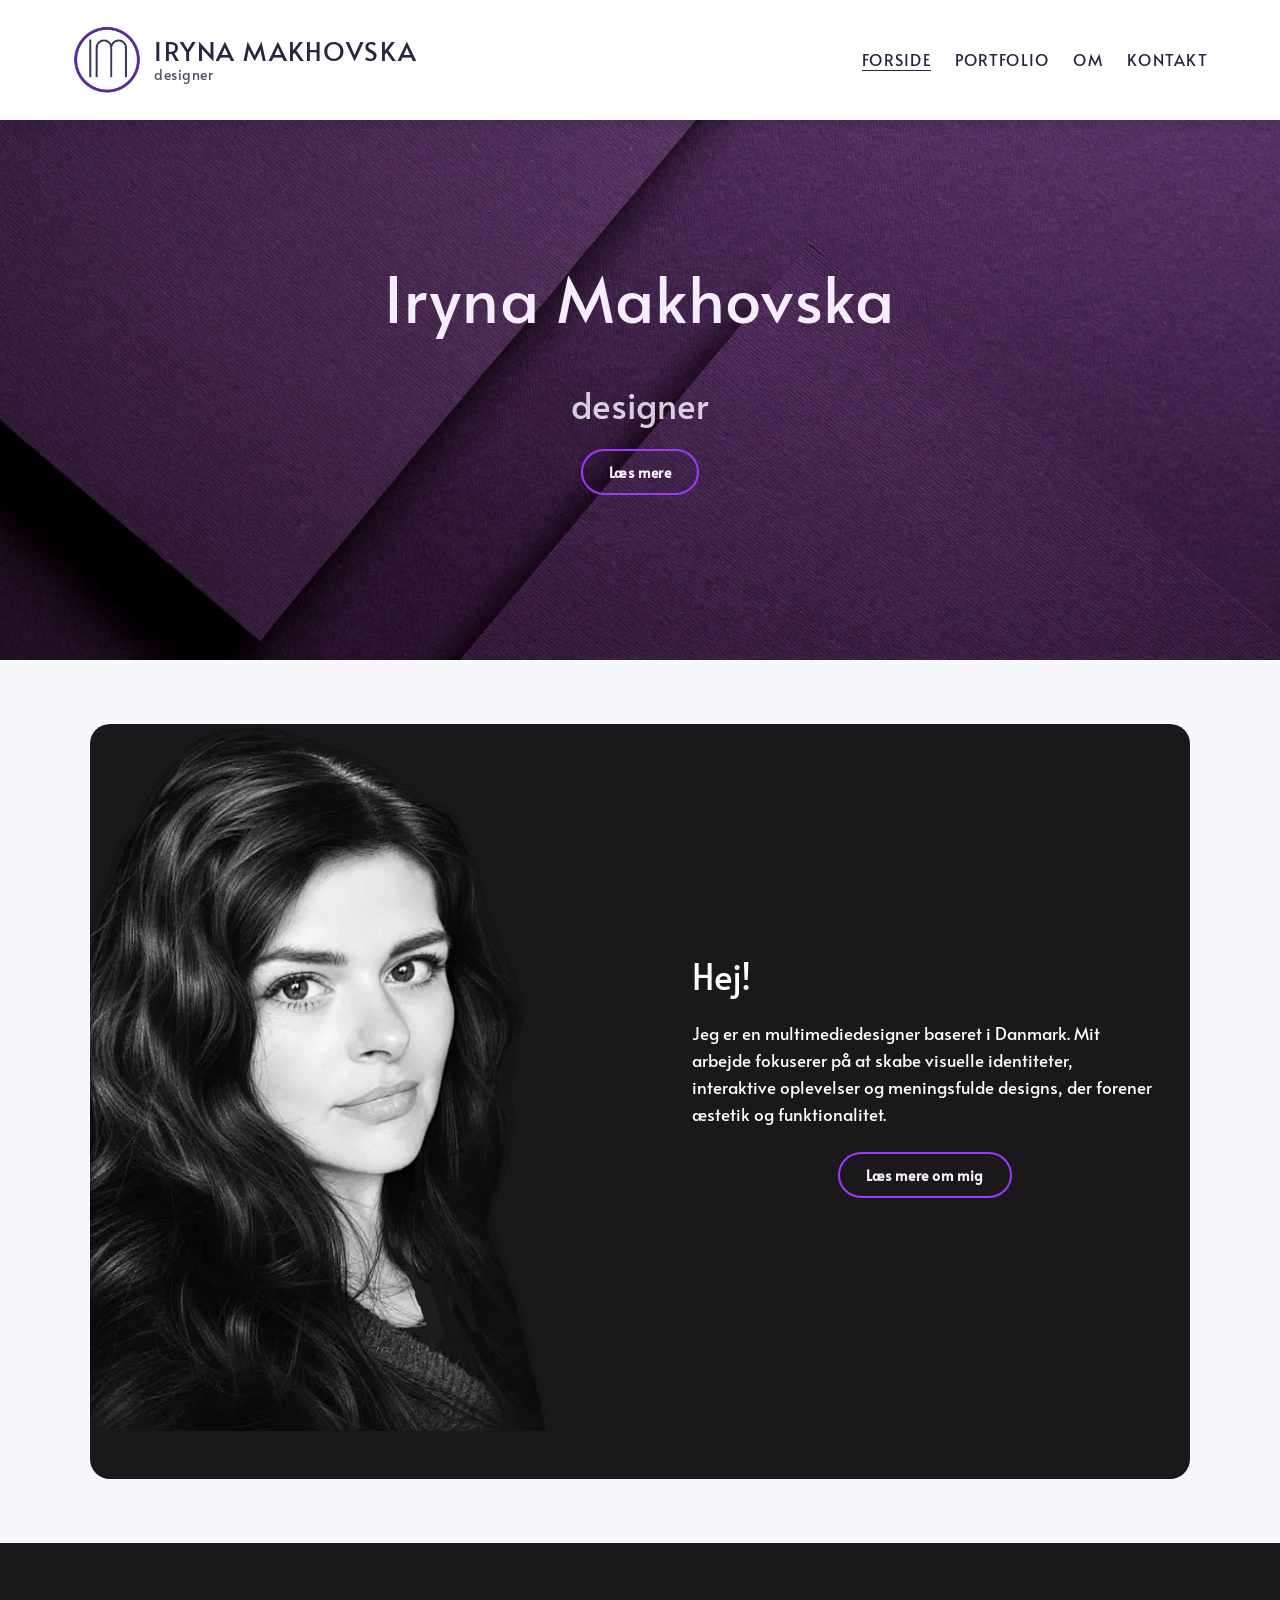
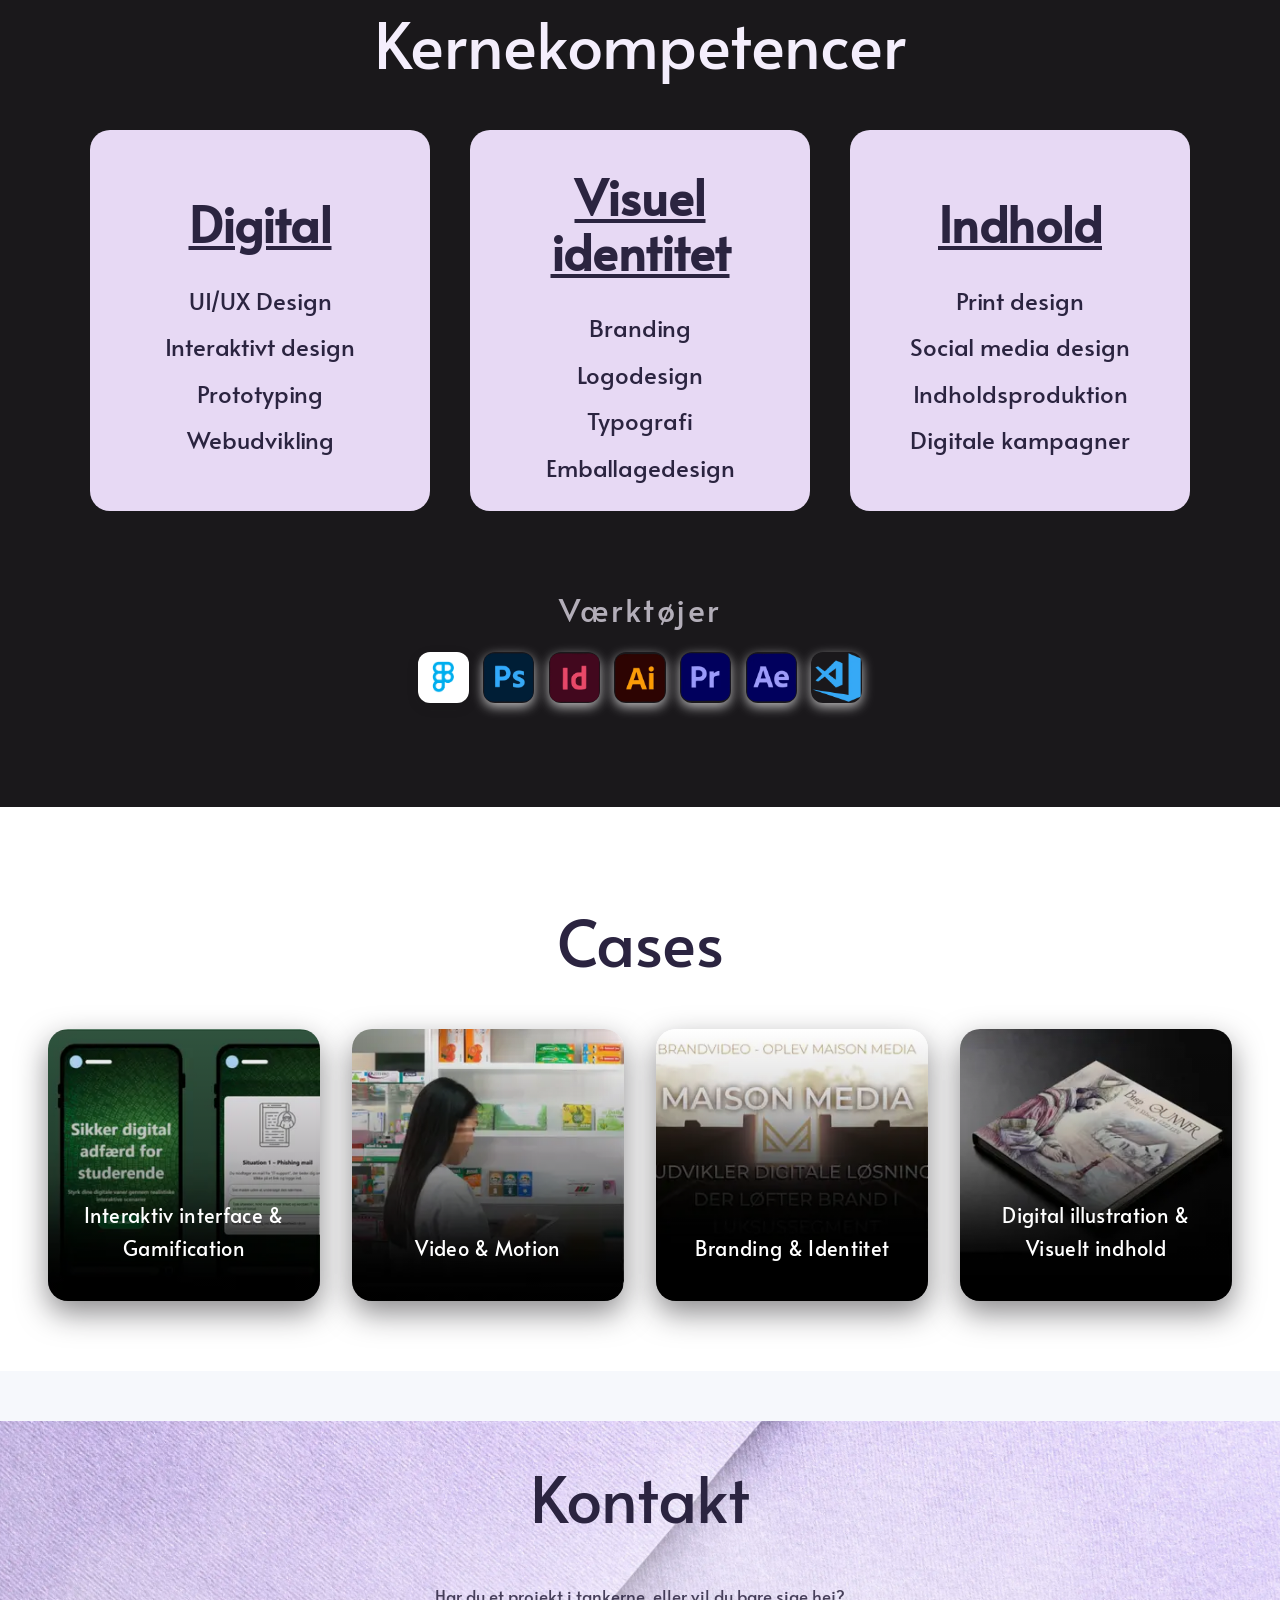
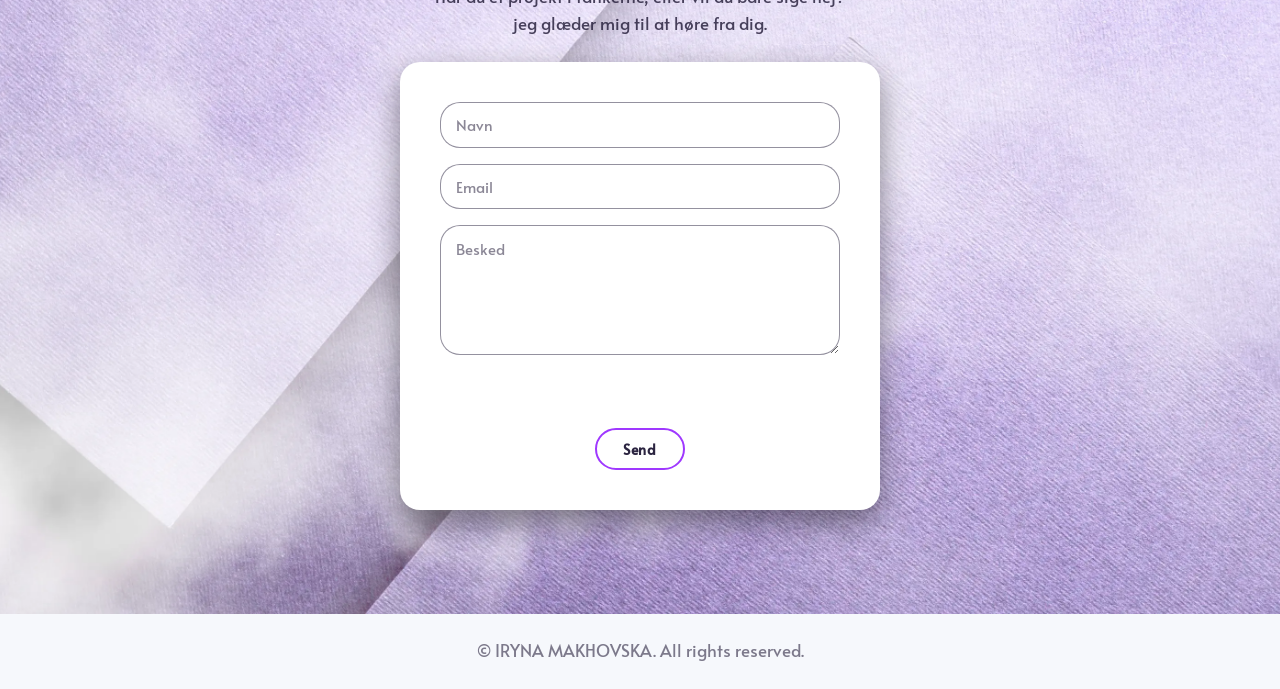
==== index.html @ d95e45fa "rettelse af index" ====
<!DOCTYPE html>
<html lang="da">
<head>
  <meta charset="UTF-8" />
  <meta name="viewport" content="width=device-width, initial-scale=1.0" />
  <title>IRYNA MAKHOVSKA-designer</title>
  <meta name="description" content="IRYNA MAKHOVSKA — Multimediedesigner baseret i Danmark." />
  <meta name="theme-color" content="#002350" />

  <meta property="og:type" content="website" />
  <meta property="og:title" content="IRYNA MAKHOVSKA | Designer" />
  <meta property="og:description" content="Digital Design" />

  <link rel="icon" href="data:image/svg+xml,%3Csvg xmlns='http://www.w3.org/2000/svg' viewBox='0 0 64 64'%3E%3Crect width='64' height='64' fill='%23002350'/%3E%3Ctext x='32' y='42' font-family='Georgia, serif' font-size='30' fill='%23ffffff' text-anchor='middle'%3EIM%3C/text%3E%3C/svg%3E" />

  <!-- Fonts -->
  <link rel="preconnect" href="https://fonts.googleapis.com">
  <link rel="preconnect" href="https://fonts.gstatic.com" crossorigin>
  <link href="https://fonts.googleapis.com/css2?family=Alata&display=swap" rel="stylesheet">

  <!-- Main CSS -->
  <link rel="stylesheet" href="css/style.css" />
</head>

<body id="top">

    <header class="site-header">
    <div class="header-bg"></div>

    <div class="container header-inner">
      <div class="logo">
        <a href="index.html" class="logo-link">
         <div class="logo-image">
           <img src="img/logo.webp" alt="logo-image">
         </div>
         <div class="logo-text">
           <p class="logo-name">IRYNA MAKHOVSKA</p>
           <p class="logo-subtitle">designer</p>
         </div>
        </a>
      </div>

      <nav class="nav" id="primary-nav">
        <ul class="nav-list">
          <li><a href="index.html" aria-current="page">FORSIDE</a></li>
          <li><a href="portefølje.html">PORTFOLIO</a></li>
          <li><a href="om.html">OM</a></li>
          <li><a href="kontakt.html">KONTAKT</a></li>
        </ul>
      </nav>

      <button class="burger" id="navToggle" aria-label="Toggle navigation" aria-expanded="false" aria-controls="primary-nav">
        <span></span>
        <span></span>
        <span></span>
      </button>
    </div>
  </header>

  <main>

    <!-- HERO  -->
    <section class="hero">
      <div class="hero-bg" aria-hidden="true"></div>
      <div class="hero-content">
        <h1 class="hero-name">Iryna Makhovska</h1>
        <h2 class="hero-tagline">designer</h2>
        <a href="#om-mig" class="btn-dark">Læs mere</a>
      </div>
    </section>

    <!-- OM MIG  -->
    <section class="section section-light" id="om-mig">
      <div class="about">
        <div class="about-image">
          <img src="img/portrait1.webp" alt="portræt af Iryna Makhovska" loading="lazy">
        </div>
        <div class="about-text">
          <h2>Hej!</h2>
          <p>
            Jeg er en multimediedesigner baseret i Danmark. Mit arbejde fokuserer på 
            at skabe visuelle identiteter, interaktive oplevelser og meningsfulde 
            designs, der forener æstetik og funktionalitet.
          </p>
          <a href="om.html" class="btn-dark">Læs mere om mig</a>
        </div>
      </div>
    </section>

     <!--  KERNEKOMPETENCER  -->
    <section class="section section-dark" id="kernekompetencer">
      <h1 class="section-heading section-heading-on-dark">Kernekompetencer</h1>

    <div class="competence-grid">

      <div class="competence-col">
        <div class="competence-col-overlay"></div>
        <div class="competence-col-content">
          <h2 class="competence-col-title">Digital</h2>
          <ul class="competence-col-list">
            <li>UI/UX Design</li>
            <li>Interaktivt design</li>
            <li>Prototyping</li>
            <li>Webudvikling</li>
          </ul>
        </div>
      </div>

      <div class="competence-col">
        <div class="competence-col-overlay"></div>
        <div class="competence-col-content">
          <h2 class="competence-col-title">Visuel identitet</h2>
          <ul class="competence-col-list">
            <li>Branding</li>
            <li>Logodesign</li>
            <li>Typografi</li>
            <li>Emballagedesign</li>
          </ul>
        </div>
      </div>

      <div class="competence-col">
        <div class="competence-col-overlay"></div>
        <div class="competence-col-content">
          <h2 class="competence-col-title">Indhold</h2>
          <ul class="competence-col-list">
            <li>Print design</li>
            <li>Social media design</li>
            <li>Indholdsproduktion</li>
            <li>Digitale kampagner</li>
          </ul>
        </div>
      </div>

    </div>

      <div class="tools-block">
        <h2 class="tools-heading">Værktøjer</h2>
        <div class="tools-row">
          <span class="tool-badge tool-badge-plain"><img src="img/icon-figma.webp" alt="Figma"></span>
          <span class="tool-badge"><img src="img/icon-ps.webp" alt="Photoshop"></span>
          <span class="tool-badge"><img src="img/icon-id.webp" alt="InDesign"></span>
          <span class="tool-badge"><img src="img/icon-ai.webp" alt="Illustrator"></span>
          <span class="tool-badge"><img src="img/icon-pr.webp" alt="Premiere Pro"></span>
          <span class="tool-badge"><img src="img/icon-ae.webp" alt="After Effects"></span>
          <span class="tool-badge tool-badge--plain"><img src="img/icon-vs.webp" alt="VS Code"></span>
        </div>
      </div>
    </section>

     <section class="cases-nav">

      <h1></h1>
  
      <div class="container">

        <h1>Cases</h1>
       <div class="cases-nav-grid">
        
         <a href="#case-design" class="cases-nav-item">
           <img src="img/ii.webp" alt="design case">
           <span class="cases-nav-title">Interaktiv interface & Gamification</span>
        
         </a>
         <a href="#case-video" class="cases-nav-item">
           <img src="img/vid-img.webp" alt="design case">
           <span class="cases-nav-title">Video & Motion</span>
        
         </a>
         <a href="#case-branding" class="cases-nav-item">
           <img src="img/brand.webp" alt="design case">
           <span class="cases-nav-title">Branding & Identitet</span>
        
         </a>
         <a href="#case-indhold" class="cases-nav-item">
           <img src="img/di.webp" alt="design case">
           <span class="cases-nav-title">Digital illustration & Visuelt indhold</span>
        
         </a>
       </div>
      </div>
    </section>

    <!-- KONTAKT -->
    <section class="contact-section" id="kontakt">
      <h1 class="section-heading">Kontakt</h1>
       <div class="section__intro">
          <p>Har du et projekt i tankerne, eller vil du bare sige hej? </p>
          <p> jeg glæder mig til at høre fra dig.</p>
       </div>

      <form class="contact-form" id="contactForm" novalidate>
        <label class="visually-hidden" for="cf-name">Navn</label>
        <input class="contact-form-field" type="text" id="cf-name" name="name" placeholder="Navn" required>

        <label class="visually-hidden" for="cf-email">Email</label>
        <input class="contact-form-field" type="email" id="cf-email" name="email" placeholder="Email" required>

        <label class="visually-hidden" for="cf-message">Besked</label>
        <textarea class="contact-form-field contact-form-field--textarea" id="cf-message" name="message" rows="5" placeholder="Besked" required></textarea>

        <p class="contact-form-status" id="contactFormStatus" role="status" aria-live="polite"></p>

        <button type="submit" class="btn">Send</button>
      </form>
    </section>



     </main>

  <!-- FOOTER -->
  <footer class="site-footer">
    <div class="container footer-inner">
      <p>© <span id="year"></span> IRYNA MAKHOVSKA. All rights reserved.</p>
    </div>
  </footer>

  <script type="module" src="js/main.js"></script>
</body>
</html>
---- css/style.css ----
/* Spacing-skala */
/* Layout */
/* Breakpoints */
*,
*::before,
*::after {
  margin: 0;
  padding: 0;
  box-sizing: border-box;
}

html {
  scroll-behavior: smooth;
}

body {
  width: 100%;
  background-color: #f6f8fc;
  font-family: "Alata", "Segoe UI", sans-serif;
  line-height: 1.6;
  color: #2b2440;
  overflow-x: hidden;
  -webkit-font-smoothing: antialiased;
}

img {
  max-width: 100%;
  display: block;
}

a {
  color: inherit;
}

h1,
h2,
h3 {
  font-family: "Alata", Georgia, serif;
  font-weight: 500;
  line-height: 1.15;
  margin: 0 0 1.5rem;
}

h1 {
  font-size: clamp(2.5rem, 6vw, 4rem);
}

h2 {
  font-size: 2.2rem;
}

p {
  font-size: 1.05rem;
  font-weight: 400;
}

.heading {
  font-weight: bold;
}

section {
  padding: 40px 0;
}

.visually-hidden {
  position: absolute;
  width: 1px;
  height: 1px;
  overflow: hidden;
  clip: rect(0 0 0 0);
  white-space: nowrap;
}

@media (prefers-reduced-motion: reduce) {
  html {
    scroll-behavior: auto;
  }
  *, *::before, *::after {
    animation-duration: 0.01ms !important;
    transition-duration: 0.01ms !important;
  }
}
a:focus-visible,
button:focus-visible,
input:focus-visible,
textarea:focus-visible {
  outline: 3px solid #9f38ff;
  outline-offset: 2px;
}

.fade-in {
  opacity: 0;
  transform: translateY(20px);
  transition: opacity 0.6s ease, transform 0.6s ease;
}
.fade-in.visible {
  opacity: 1;
  transform: translateY(0);
}

.section {
  padding: 4rem 1rem;
}

.section--light {
  background: #f6f8fc;
}

.section--dark {
  background: #1a181b;
  color: #f4eefc;
}

.section__heading {
  text-align: center;
  margin-bottom: 2.5rem;
}

.section__heading--on-dark {
  color: #f4eefc;
}

.site-header {
  position: relative;
  height: 120px;
  display: flex;
  align-items: center;
  color: #ffffff;
  z-index: 1000;
  box-shadow: 0 4px 12px rgba(5, 26, 46, 0.15);
}

.header-bg {
  position: absolute;
  inset: 0;
  background: white;
  background-size: cover;
  background-position: center;
  z-index: 0;
}

.header-inner {
  position: relative;
  z-index: 1;
  display: flex;
  justify-content: space-between;
  align-items: center;
  width: 100%;
  height: 100%;
  padding: 0 0.5rem;
}

/* Logo */
.logo {
  display: flex;
  flex-direction: column;
  line-height: 1.1;
  align-items: flex-start;
  text-align: left;
  color: #2b2440;
}

.logo-name {
  font-size: 1.6rem;
  letter-spacing: 0.06em;
  margin: 0 0 0.15rem;
  font-family: "Alata", Georgia, serif;
  font-weight: 500;
  text-align: left;
}

.logo-subtitle {
  font-size: 0.85rem;
  letter-spacing: 0.04em;
  opacity: 0.8;
  margin: 0;
  text-align: left;
}

.logo-link {
  display: flex;
  align-items: center;
  gap: 0.75rem;
  text-align: left;
  text-decoration: none;
  color: inherit;
}

.logo-image {
  width: 70px;
  height: 70px;
  flex-shrink: 0;
}

.logo-image img {
  width: 100%;
  height: 100%;
  -o-object-fit: contain;
     object-fit: contain;
  display: block;
}

.logo-text {
  display: flex;
  flex-direction: column;
  align-items: flex-start;
  text-align: left;
}

/* Navigation */
.nav-list {
  display: flex;
  gap: 1.5rem;
  list-style: none;
  margin: 0;
  padding: 0;
}
.nav-list a {
  color: #2b2440;
  text-decoration: none;
  letter-spacing: 0.08em;
  font-size: 1rem;
}
.nav-list a:hover, .nav-list a:focus-visible {
  opacity: 0.6;
}
.nav-list a[aria-current=page] {
  border-bottom: 1px solid currentColor;
}

/* Burger */
.burger {
  display: none;
  flex-direction: column;
  gap: 5px;
  background: none;
  border: none;
  cursor: pointer;
  padding: 0;
  z-index: 10;
}
.burger span {
  width: 28px;
  height: 3px;
  background-color: #2b2440;
  transition: 0.3s ease;
}
.burger.active span:nth-child(1) {
  transform: translateY(8px) rotate(45deg);
}
.burger.active span:nth-child(2) {
  opacity: 0;
}
.burger.active span:nth-child(3) {
  transform: translateY(-8px) rotate(-45deg);
}

/* Container */
.container {
  width: 100%;
  max-width: 1200px;
  margin: 0 auto;
  padding: 0 2rem;
}

h1 {
  text-align: center;
  margin-bottom: 50px;
}

/* Hero */
.hero {
  position: relative;
  min-height: 60vh;
  display: flex;
  align-items: center;
  overflow: hidden;
  color: #f4eefc;
}

.hero-bg {
  position: absolute;
  inset: 0;
  background-image: url(../img/bg4.webp);
  background-size: cover;
  background-position: center;
  background-repeat: no-repeat;
}

.hero-content {
  position: relative;
  z-index: 1;
  padding: 2.5rem 1rem 4rem;
  max-width: 1100px;
  margin: 0 auto;
  width: 100%;
  text-align: center;
}

.hero-name {
  font-size: clamp(2.5rem, 6vw, 4rem);
  letter-spacing: 0.02em;
  color: #f4eefc;
}

.hero-tagline {
  max-width: 32ch;
  margin-left: auto;
  margin-right: auto;
  opacity: 0.85;
  margin-bottom: 1.5rem;
}

/* Knapper */
.btn-dark, .btn {
  display: block;
  width: -moz-max-content;
  width: max-content;
  margin: 1.5rem auto 0;
  font-family: "Alata", Georgia, serif;
  font-size: 0.9rem;
  font-weight: 600;
  letter-spacing: 0.04em;
  text-decoration: none;
  padding: 0.65em 1.8em;
  border-radius: 999px;
  border: 2px solid #9f38ff;
  cursor: pointer;
  transition: transform 0.15s ease, background 0.15s ease, color 0.15s ease;
}
.btn-dark:active, .btn:active {
  transform: scale(0.97);
}

.btn {
  background: #ffffff;
  color: #2b2440;
}
.btn:hover, .btn:focus-visible {
  background: #cdb2ea;
}

.btn-dark {
  background: transparent;
  color: #f4eefc;
}
.btn-dark:hover, .btn-dark:focus-visible {
  background: #9f38ff;
  color: #ffffff;
}

/* Om mig */
.about {
  max-width: 1100px;
  margin: 0 auto;
  display: grid;
  gap: 1.5rem;
  text-align: start;
  color: white;
  background-color: #1a181b;
  border-radius: 20px;
  padding-bottom: 3rem;
}
@media (min-width: 700px) {
  .about {
    grid-template-columns: 1fr 1fr;
    text-align: left;
    align-items: center;
    gap: 2.5rem;
  }
}

.about-text {
  padding: 2rem;
}

.about-image img {
  border-radius: 20px;
  margin: 0 auto;
}

/* Kernekompetencer */
.section-dark {
  background-color: #1a181b;
}

.section-heading-on-dark {
  color: #f4eefc;
}

.competence-grid {
  display: grid;
  grid-template-columns: 1fr;
  gap: 1.5rem;
  max-width: 1100px;
  margin: 0 auto 2.5rem;
}
@media (min-width: 700px) {
  .competence-grid {
    grid-template-columns: repeat(3, 1fr);
    gap: 2.5rem;
  }
}

.competence-col {
  position: relative;
  min-height: 340px;
  border-radius: 20px;
  overflow: hidden;
  background-size: cover;
  background-position: center;
  display: flex;
  align-items: center;
  text-align: center;
}

.competence-col-overlay {
  position: absolute;
  inset: 0;
  background-color: #e7d9f4;
}

.competence-col-content {
  position: relative;
  z-index: 1;
  width: 100%;
  padding: 1.5rem 1rem;
}

.competence-col-title {
  display: inline-block;
  background: transparent;
  color: #2b2440;
  padding: 0.3em 1em;
  font-size: clamp(1.6rem, 4.5vw, 3rem);
  font-weight: bold;
  text-decoration: underline;
  margin-bottom: 1rem;
  overflow-wrap: break-word;
}

.competence-col-list {
  list-style: none;
  margin: 0;
  padding: 0;
  display: flex;
  flex-direction: column;
  gap: 0.5rem;
}
.competence-col-list li {
  color: #2b2440;
  font-size: clamp(0.9rem, 2vw, 1.5rem);
  overflow-wrap: break-word;
  hyphens: auto;
}

.tool-badge {
  display: inline-flex;
  align-items: center;
  justify-content: center;
  width: 3.2rem;
  height: 3.2rem;
  border-radius: 12px;
  overflow: hidden;
  box-shadow: 0 4px 12px rgba(255, 255, 255, 0.7);
}
.tool-badge img {
  width: 100%;
  height: 100%;
  -o-object-fit: contain;
     object-fit: contain;
}

.tool-badge-plain {
  background: #ffffff;
  padding: 0.6rem;
  box-shadow: 0 4px 12px rgba(26, 24, 27, 0.15);
}

.tools-block {
  max-width: 1100px;
  margin: 0 auto;
  padding: 2.5rem 1rem;
  text-align: center;
  background-color: #1a181b;
}

.tools-heading {
  color: #f4eefc;
  font-size: 2rem;
  letter-spacing: 0.08em;
  opacity: 0.7;
  margin-bottom: 1.5rem;
}

.tools-row {
  display: flex;
  flex-wrap: wrap;
  justify-content: center;
  gap: 0.9rem;
}

/*Cases*/
.cases-nav {
  padding: 3rem 0 1rem;
  background-color: #ffffff;
  margin-bottom: 50px;
  padding-bottom: 70px;
  background-size: cover;
  background-position: center;
  background-repeat: no-repeat;
}
.cases-nav .container {
  max-width: 100%;
  padding: 0 3rem;
}

.cases-nav-grid {
  display: grid;
  grid-template-columns: repeat(4, 1fr);
  gap: 2rem;
}

.cases-nav-item {
  position: relative;
  display: block;
  aspect-ratio: 1/1;
  overflow: hidden;
  border-radius: 20px;
  text-decoration: none;
  text-align: center;
  box-shadow: 0 12px 30px rgba(26, 24, 27, 0.5);
}

.cases-nav-item img {
  width: 100%;
  height: 100%;
  -o-object-fit: cover;
     object-fit: cover;
  transition: transform 0.4s ease;
}

.cases-nav-item::after {
  content: "";
  position: absolute;
  inset: 0;
  background: linear-gradient(to top, rgba(0, 0, 0, 0.55), rgba(0, 0, 0, 0));
}

.cases-nav-title {
  position: absolute;
  left: 0;
  right: 0;
  padding-left: 0.8rem;
  padding-right: 0.8rem;
  padding-bottom: 20px;
  text-align: center;
  bottom: 1rem;
  z-index: 1;
  color: #ffffff;
  font-family: "Alata", Georgia, serif, serif;
  font-size: clamp(1rem, 1.6vw, 1.6rem);
  letter-spacing: 0.02rem;
  overflow-wrap: break-word;
  hyphens: auto;
}

.cases-nav-item:hover img,
.cases-nav-item:focus-visible img {
  transform: scale(1.06);
}

/* Kontaktformular */
.contact-section {
  background-image: url(../img/bg-light.webp);
  background-size: cover;
  background-position: center;
  background-repeat: no-repeat;
}

.section__intro {
  max-width: 42ch;
  margin: 0 auto 1.5rem;
  text-align: center;
  opacity: 0.85;
}

.contact-form {
  max-width: 480px;
  margin: 0 auto;
  background-color: white;
  border-radius: 20px;
  padding: 2.5rem;
  margin-bottom: 4rem;
  display: flex;
  flex-direction: column;
  gap: 1rem;
  box-shadow: 0 12px 30px rgba(26, 24, 27, 0.5);
}

.contact-form-field {
  font-family: "Alata", "Segoe UI", sans-serif;
  font-size: 0.95rem;
  padding: 0.75em 1em;
  border: 1px solid rgba(43, 36, 64, 0.5);
  border-radius: 20px;
  background: #ffffff;
}
.contact-form-field::-moz-placeholder {
  color: rgba(43, 36, 64, 0.55);
}
.contact-form-field::placeholder {
  color: rgba(43, 36, 64, 0.55);
}

.contact-form-field-textarea {
  resize: vertical;
  min-height: 8rem;
}

.contact-form-status {
  margin: 0;
  font-size: 0.85rem;
  min-height: 1.2em;
}
.contact-form-status[data-state=success] {
  color: #1a7a3d;
}
.contact-form-status[data-state=error] {
  color: #b3261e;
}

/* Footer */
.site-footer {
  text-align: center;
  padding: 1.5rem;
  font-size: 0.8rem;
  color: rgba(43, 36, 64, 0.6);
}

/* Case study (portfolio.html) */
.case-title {
  text-align: center;
  margin-bottom: 1.5rem;
}

.case-split {
  display: grid;
  gap: 1rem;
  max-width: 1100px;
  margin: 0 auto 4rem;
  padding: 0 1rem;
}
@media (min-width: 700px) {
  .case-split {
    grid-template-columns: 1fr 1fr;
    gap: 2.5rem;
    align-items: stretch;
  }
}

.case-split-image img {
  width: 100%;
  height: 100%;
  -o-object-fit: cover;
     object-fit: cover;
  border-radius: 20px;
}

.case-split-text {
  background: #e7d9f4;
  border-radius: 20px;
  padding: 1.5rem;
  display: flex;
  flex-direction: column;
  justify-content: center;
  gap: 1rem;
}

.case-meta-inline {
  font-size: 0.9rem;
  font-weight: 600;
  opacity: 0.75;
}

.case-tools-inline {
  font-size: 0.85rem;
  opacity: 0.7;
}

/* Flydende kontakt-knap  */
.floating-contact {
  position: fixed;
  right: 1rem;
  bottom: 1rem;
  z-index: 500;
  display: inline-block;
  padding: 0.65em 1.5em;
  border-radius: 999px;
  background: #9f38ff;
  color: #ffffff;
  font-family: "Alata", Georgia, serif;
  font-weight: 600;
  font-size: 0.9rem;
  text-decoration: none;
  box-shadow: 0 6px 18px rgba(26, 24, 27, 0.35);
  transition: transform 0.15s ease;
}
.floating-contact:hover, .floating-contact:focus-visible {
  transform: scale(1.05);
}

/* 1200px */
@media (max-width: 1200px) {
  .cases-nav-grid {
    grid-template-columns: repeat(2, 1fr);
  }
  .cases-nav-title {
    font-size: clamp(1.2rem, 3.2vw, 2.6rem);
  }
}
/* 900px */
@media (max-width: 900px) {
  .burger {
    display: flex;
    position: absolute;
    top: 50%;
    right: 1.5rem;
    transform: translateY(-50%);
    z-index: 20;
  }
  .nav {
    position: absolute;
    top: 100%;
    right: 0;
    width: 100%;
    background: #ffffff;
    padding: 2rem 0;
    transform: translateY(-200%);
    opacity: 0;
    pointer-events: none;
    text-align: center;
    transition: 0.3s ease;
  }
  .nav.open {
    transform: translateY(0);
    opacity: 1;
    pointer-events: auto;
  }
  .nav-list {
    flex-direction: column;
    gap: 1.5rem;
  }
  .nav-list a {
    font-size: 1.1rem;
    color: #2b2440;
  }
  p {
    font-size: 16px;
  }
  .competence-col-title {
    font-size: 1.5rem;
  }
  .cases-nav-grid {
    grid-template-columns: repeat(2, 1fr);
  }
  .section__heading {
    font-size: 1.6rem;
  }
  .competence-col {
    min-height: 220px;
  }
  .tools-row {
    gap: 0.6rem;
  }
  .tool-badge {
    width: 2.6rem;
    height: 2.6rem;
  }
}
/*  600px */
@media (max-width: 600px) {
  .btn-primary,
  .btn-ghost {
    max-width: 80%;
  }
  .site-header {
    height: auto;
    min-height: 100px;
    padding: 1rem 0;
  }
  .header-inner {
    flex-direction: row;
    align-items: center;
    justify-content: space-between;
    gap: 0.5rem;
  }
  .container .header-inner {
    width: 100% !important;
    max-width: 100% !important;
  }
  .logo-name {
    font-size: 1.2rem;
  }
  .about-text {
    padding: 1rem;
  }
  .cases-nav-grid {
    grid-template-columns: 1fr;
  }
  .cases-nav-title {
    font-size: clamp(1.7rem, 6vw, 2.4rem);
  }
  .competence-col {
    min-height: 180px;
    padding-left: 10px;
    padding-right: 1rem;
  }
  .contact-form {
    margin: 1rem;
  }
}/*# sourceMappingURL=style.css.map */
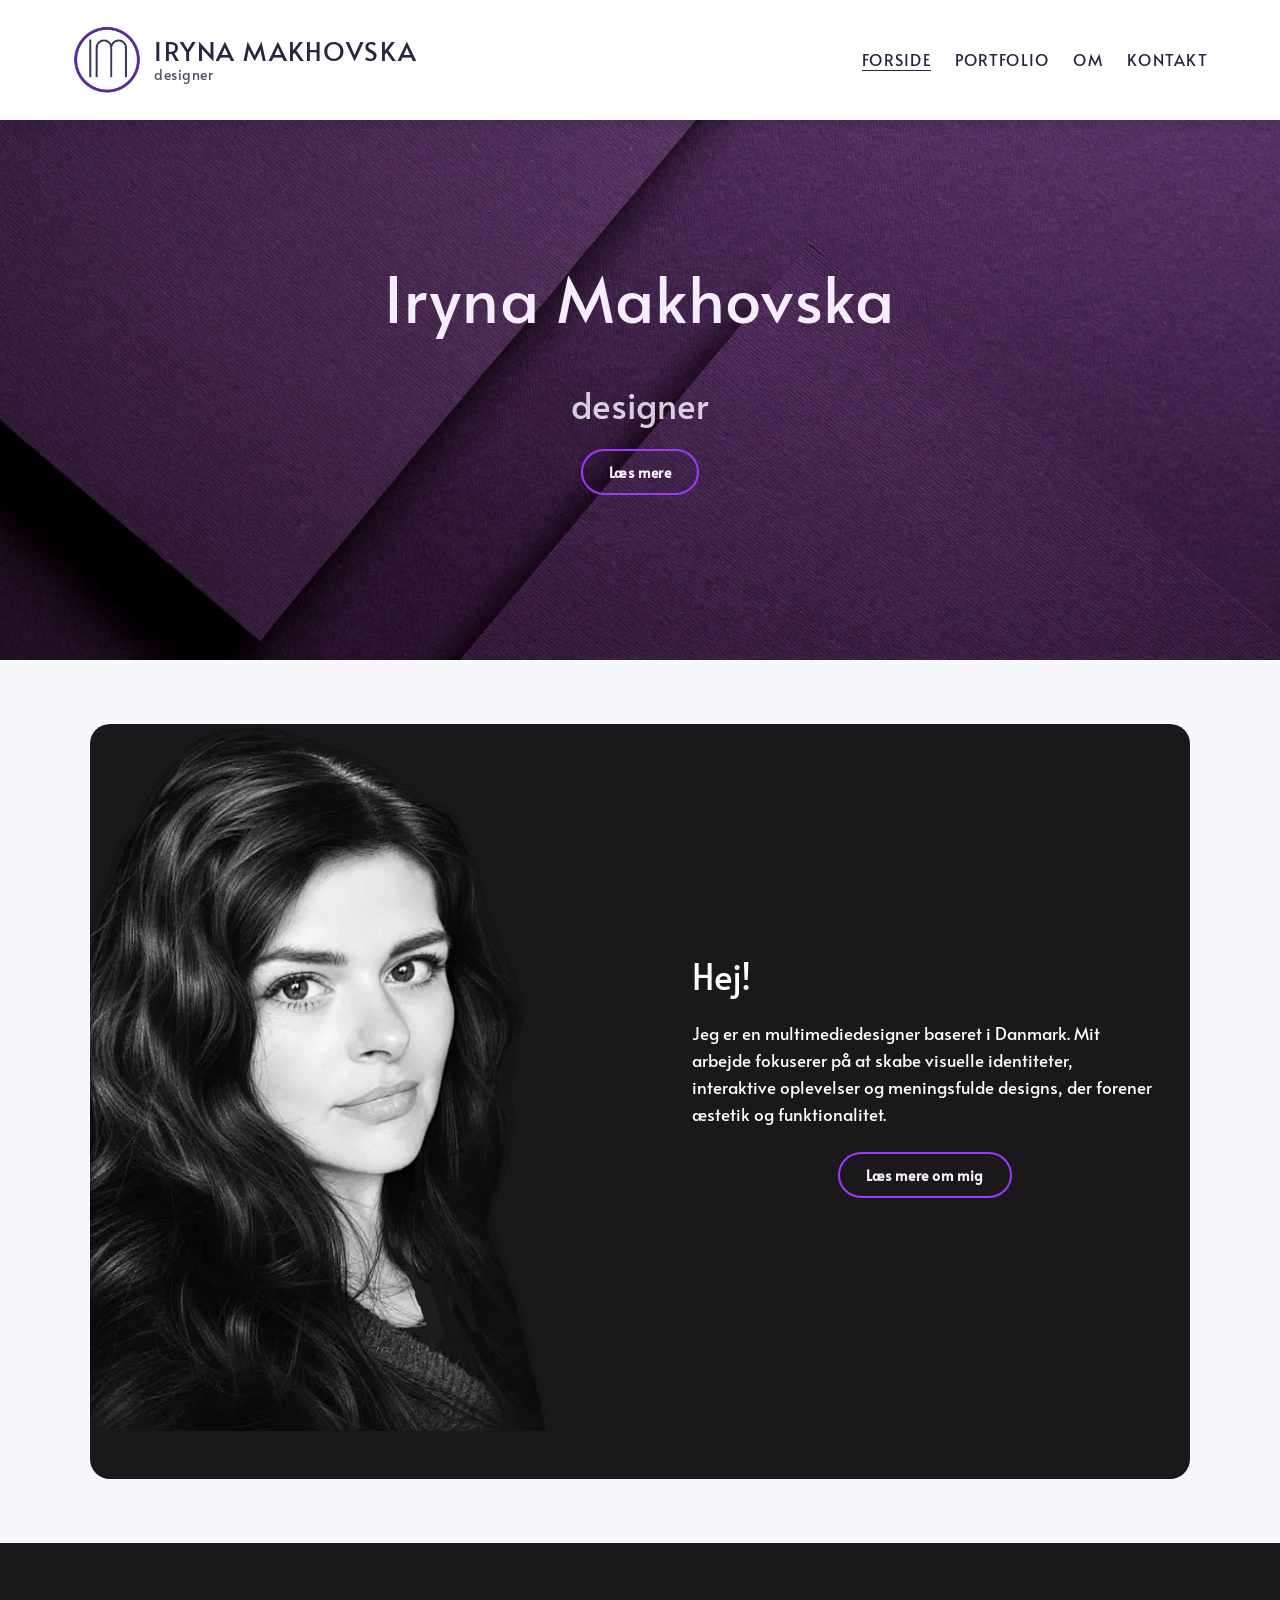
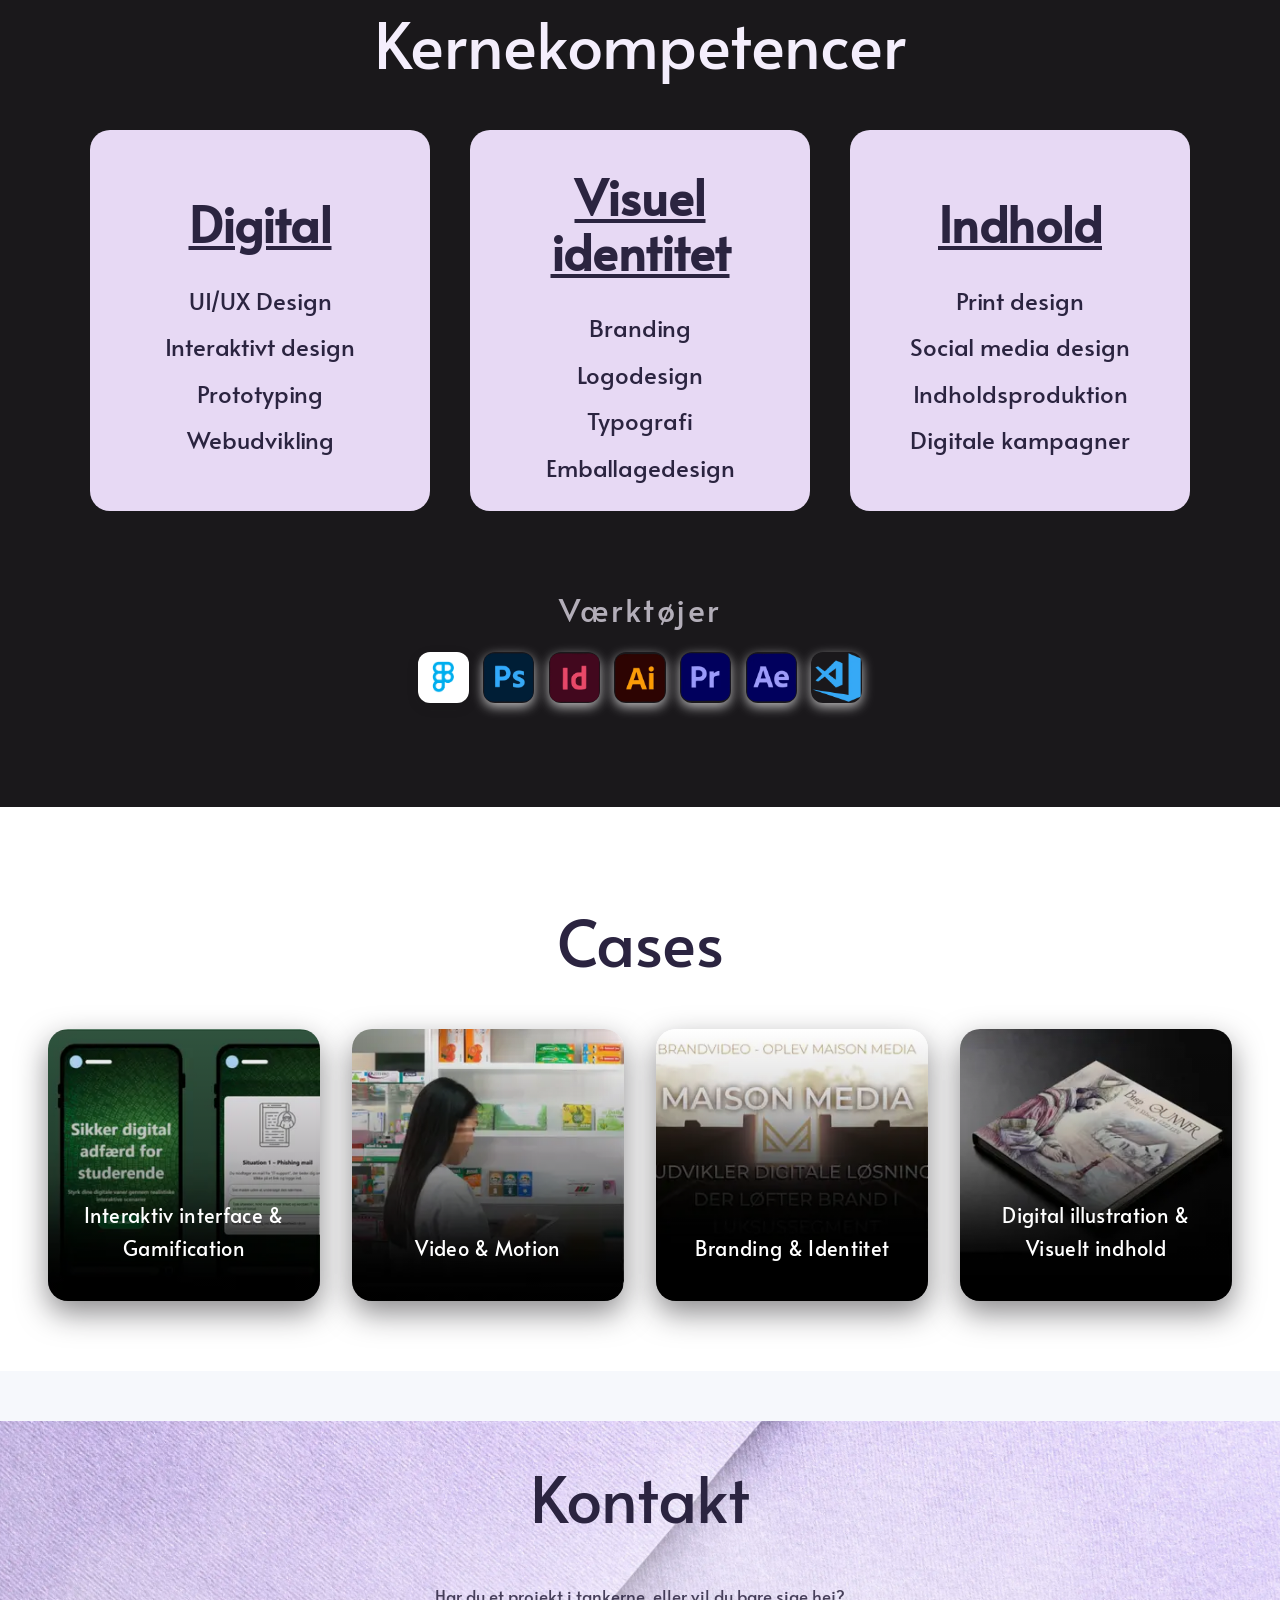
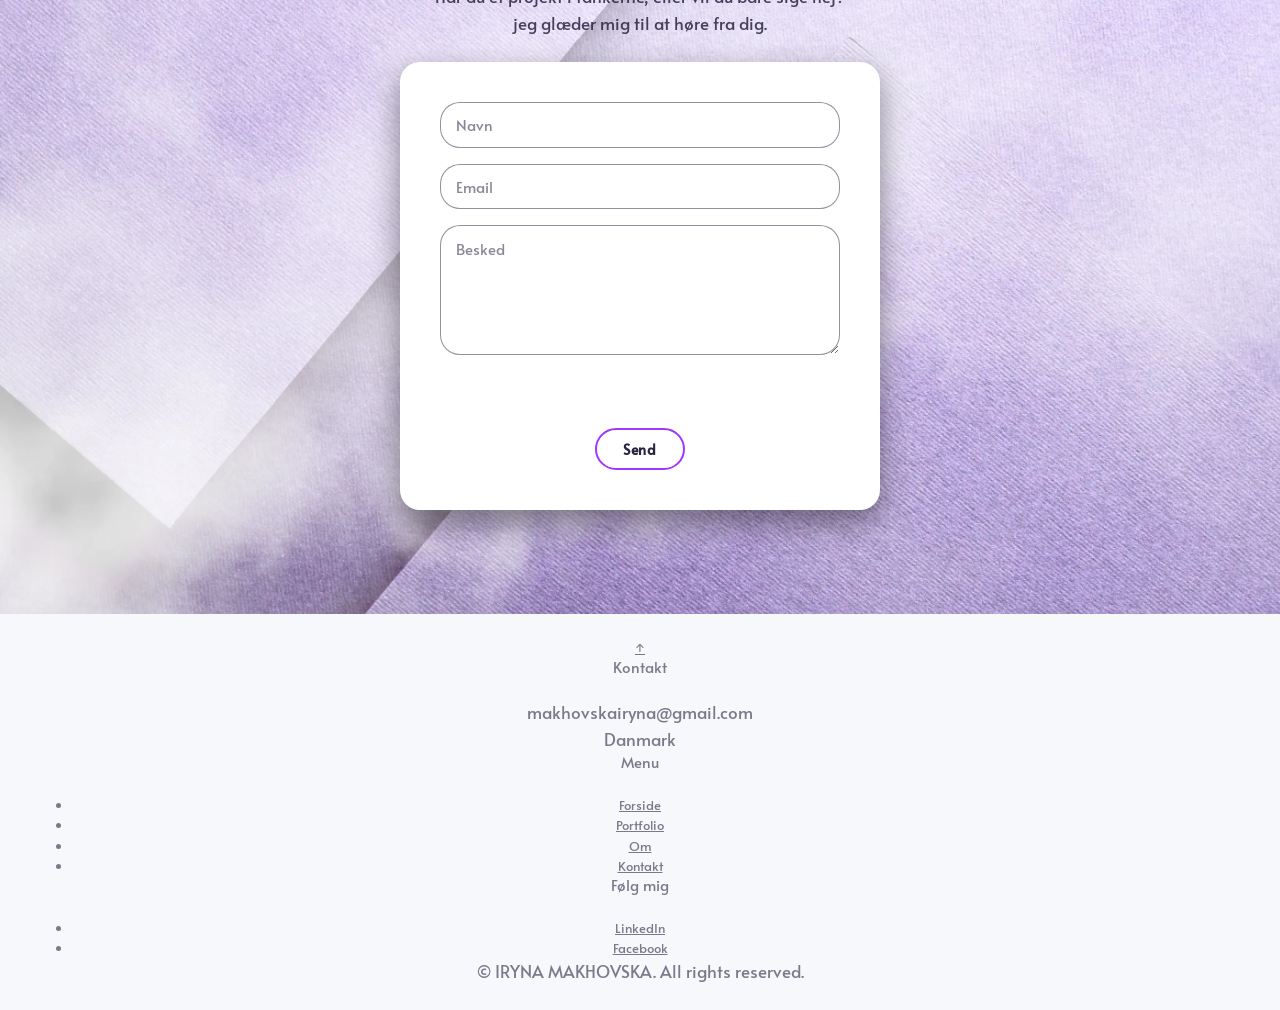
==== commit a40fd070: "footer" ====
--- a/index.html
+++ b/index.html
@@ -210,12 +210,37 @@
      </main>
 
   <!-- FOOTER -->
-  <footer class="site-footer">
-    <div class="container footer-inner">
-      <p>© <span id="year"></span> IRYNA MAKHOVSKA. All rights reserved.</p>
-    </div>
-  </footer>
-
-  <script type="module" src="js/main.js"></script>
+<footer class="site-footer">
+  <a href="#top" class="scroll-top" aria-label="Til toppen">↑</a>
+
+  <div class="container footer-grid">
+    <div class="footer-col">
+      <h3>Kontakt</h3>
+      <p>makhovskairyna@gmail.com<br>Danmark</p>
+    </div>
+
+    <div class="footer-col">
+      <h3>Menu</h3>
+      <ul>
+        <li><a href="index.html">Forside</a></li>
+        <li><a href="portfolio.html">Portfolio</a></li>
+        <li><a href="om.html">Om</a></li>
+        <li><a href="kontakt.html">Kontakt</a></li>
+      </ul>
+    </div>
+
+    <div class="footer-col">
+      <h3>Følg mig</h3>
+      <ul>
+        <li><a href="#">LinkedIn</a></li>
+        <li><a href="#">Facebook</a></li>
+      </ul>
+    </div>
+  </div>
+
+  <div class="footer-bottom">
+    <p>© <span id="year"></span> IRYNA MAKHOVSKA. All rights reserved.</p>
+  </div>
+</footer>
 </body>
-</html>  +</html>
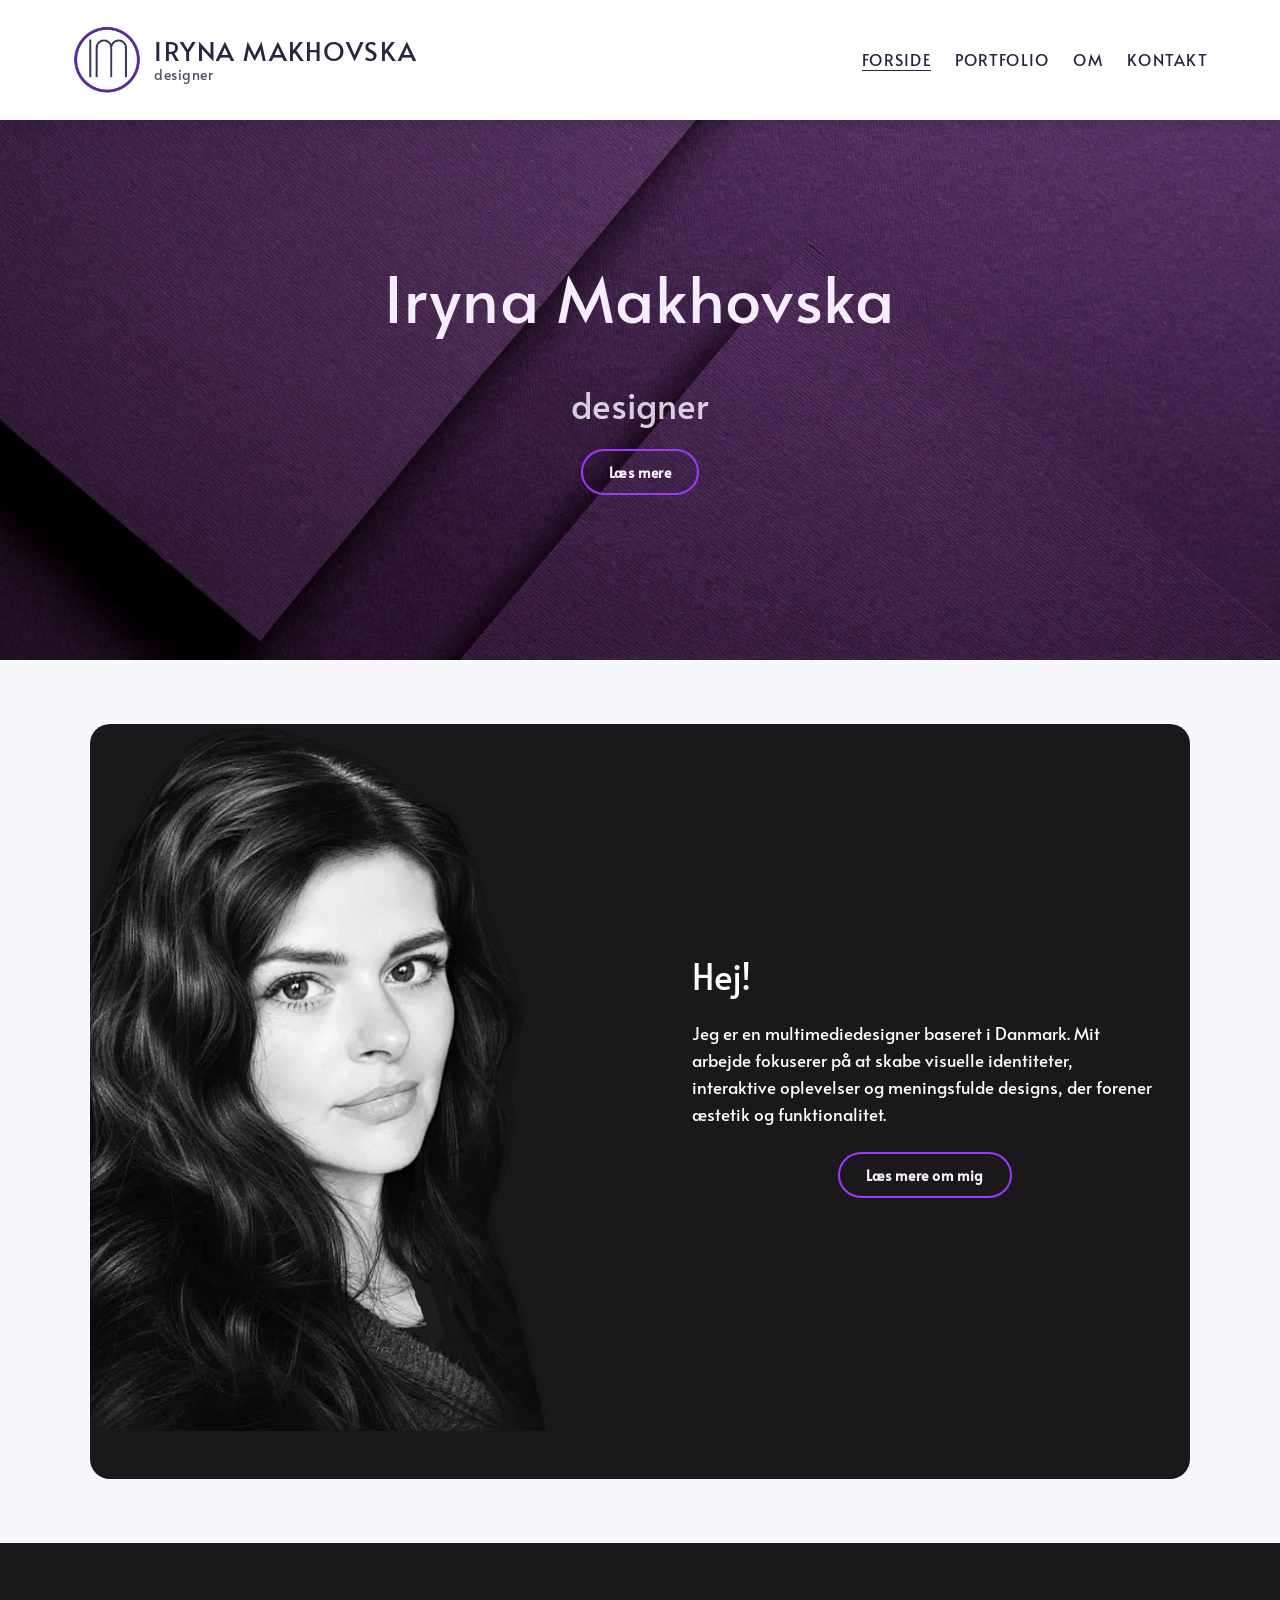
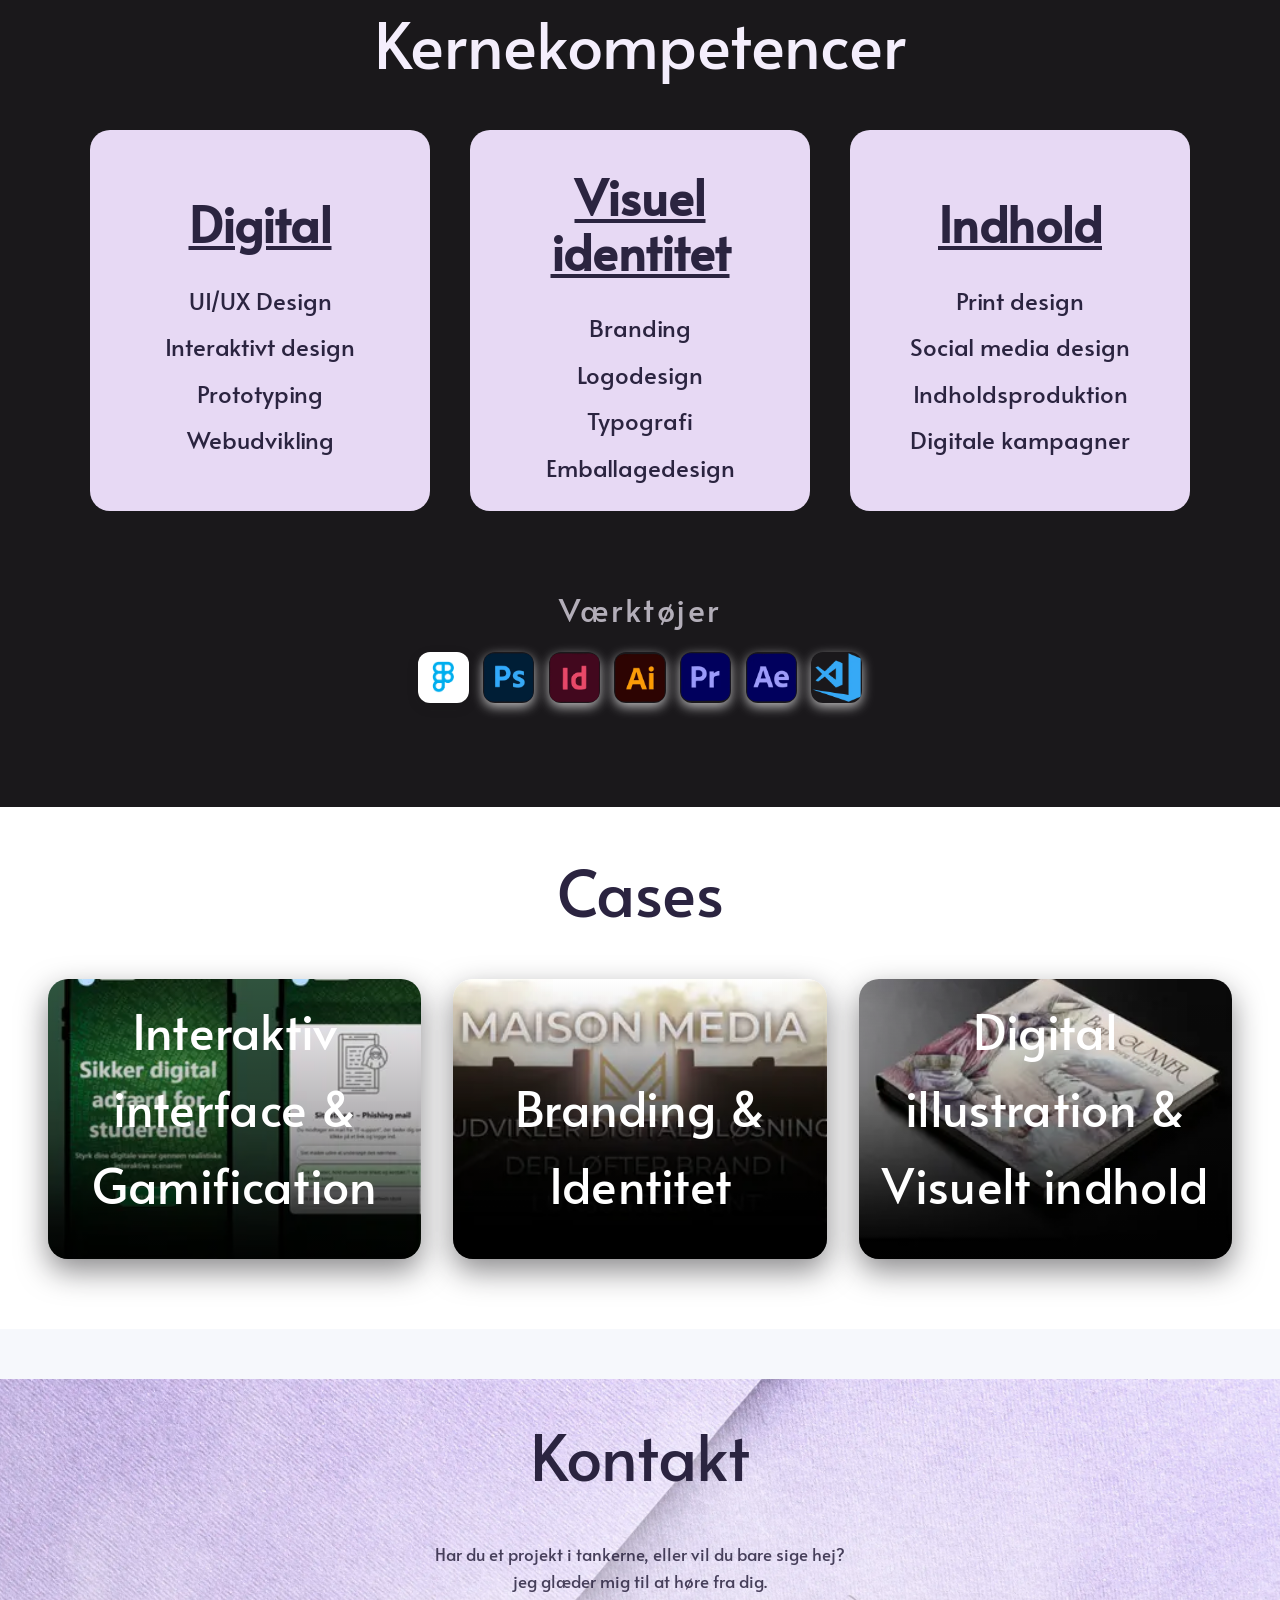
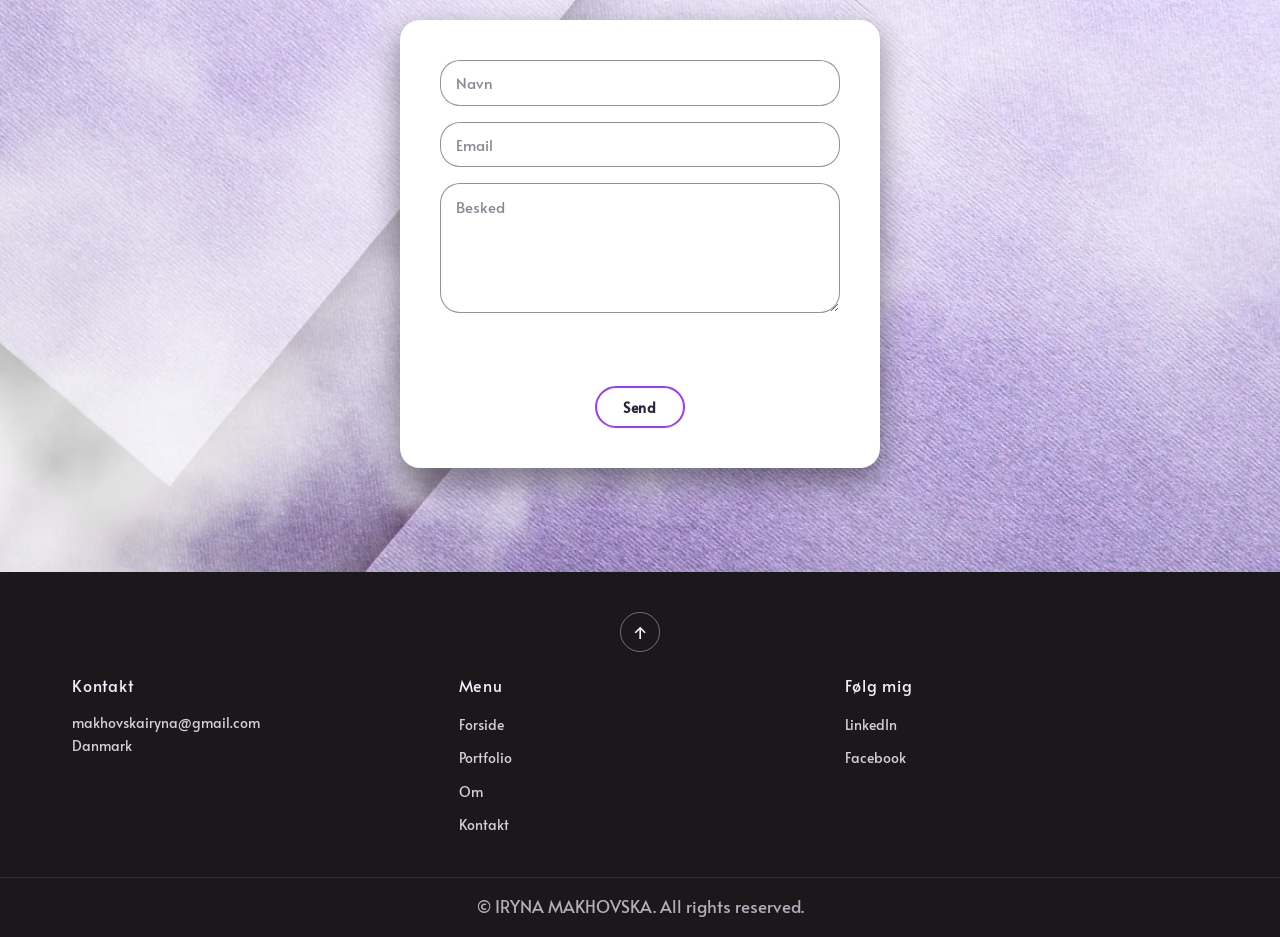
==== commit ee4f3db3: "ændringer af  indhold" ====
--- a/index.html
+++ b/index.html
@@ -149,8 +149,6 @@
     </section>
 
      <section class="cases-nav">
-
-      <h1></h1>
   
       <div class="container">
 
@@ -162,11 +160,7 @@
            <span class="cases-nav-title">Interaktiv interface & Gamification</span>
         
          </a>
-         <a href="#case-video" class="cases-nav-item">
-           <img src="img/vid-img.webp" alt="design case">
-           <span class="cases-nav-title">Video & Motion</span>
-        
-         </a>
+        
          <a href="#case-branding" class="cases-nav-item">
            <img src="img/brand.webp" alt="design case">
            <span class="cases-nav-title">Branding & Identitet</span>
--- a/css/style.css
+++ b/css/style.css
@@ -1,3 +1,4 @@
+@charset "UTF-8";
 /* Spacing-skala */
 /* Layout */
 /* Breakpoints */
@@ -517,14 +518,14 @@
 
 .cases-nav-grid {
   display: grid;
-  grid-template-columns: repeat(4, 1fr);
+  grid-template-columns: repeat(3, 1fr);
   gap: 2rem;
 }
 
 .cases-nav-item {
   position: relative;
   display: block;
-  aspect-ratio: 1/1;
+  aspect-ratio: 4/3;
   overflow: hidden;
   border-radius: 20px;
   text-decoration: none;
@@ -559,7 +560,7 @@
   z-index: 1;
   color: #ffffff;
   font-family: "Alata", Georgia, serif, serif;
-  font-size: clamp(1rem, 1.6vw, 1.6rem);
+  font-size: clamp(3rem, 3.2vw, 2.6rem);
   letter-spacing: 0.02rem;
   overflow-wrap: break-word;
   hyphens: auto;
@@ -630,12 +631,75 @@
   color: #b3261e;
 }
 
-/* Footer */
 .site-footer {
-  text-align: center;
-  padding: 1.5rem;
+  background: #1a181b;
+  color: #f4eefc;
+  padding-top: 2.5rem;
+}
+
+.scroll-top {
+  display: flex;
+  align-items: center;
+  justify-content: center;
+  width: 2.5rem;
+  height: 2.5rem;
+  margin: 0 auto 1.5rem;
+  border: 1px solid rgba(244, 238, 252, 0.4);
+  border-radius: 50%;
+  color: #f4eefc;
+  text-decoration: none;
+  font-size: 1.2rem;
+}
+
+.footer-grid {
+  display: grid;
+  gap: 1.5rem;
+  padding-bottom: 2.5rem;
+  text-align: center;
+}
+@media (min-width: 700px) {
+  .footer-grid {
+    grid-template-columns: repeat(3, 1fr);
+    text-align: left;
+  }
+}
+
+.footer-col h3 {
+  font-size: 1rem;
+  letter-spacing: 0.05em;
+  margin-bottom: 1rem;
+  color: #f4eefc;
+}
+
+.footer-col ul {
+  list-style: none;
+  margin: 0;
+  padding: 0;
+  display: flex;
+  flex-direction: column;
+  gap: 0.5rem;
+}
+
+.footer-col a {
+  color: rgba(244, 238, 252, 0.85);
+  text-decoration: none;
+  font-size: 0.9rem;
+}
+.footer-col a:hover {
+  opacity: 0.7;
+}
+
+.footer-col p {
+  font-size: 0.9rem;
+  opacity: 0.85;
+}
+
+.footer-bottom {
+  border-top: 1px solid rgba(244, 238, 252, 0.15);
+  text-align: center;
+  padding: 1rem;
   font-size: 0.8rem;
-  color: rgba(43, 36, 64, 0.6);
+  opacity: 0.7;
 }
 
 /* Case study (portfolio.html) */
@@ -644,32 +708,29 @@
   margin-bottom: 1.5rem;
 }
 
-.case-split {
+.case-card {
   display: grid;
-  gap: 1rem;
   max-width: 1100px;
   margin: 0 auto 4rem;
-  padding: 0 1rem;
+  border-radius: 20px;
+  overflow: hidden;
 }
 @media (min-width: 700px) {
-  .case-split {
+  .case-card {
     grid-template-columns: 1fr 1fr;
-    gap: 2.5rem;
-    align-items: stretch;
-  }
-}
-
-.case-split-image img {
+  }
+}
+
+.case-card-image img {
   width: 100%;
   height: 100%;
   -o-object-fit: cover;
      object-fit: cover;
-  border-radius: 20px;
-}
-
-.case-split-text {
+  display: block;
+}
+
+.case-card-text {
   background: #e7d9f4;
-  border-radius: 20px;
   padding: 1.5rem;
   display: flex;
   flex-direction: column;
@@ -686,6 +747,40 @@
 .case-tools-inline {
   font-size: 0.85rem;
   opacity: 0.7;
+}
+
+/* "Se mere" — skjult sektion med procesbilleder */
+.case-details {
+  margin-top: 0.5rem;
+}
+
+/* Fjerner browserens standard-pil og gør "summary" */
+.case-details summary {
+  list-style: none;
+}
+.case-details summary::-webkit-details-marker {
+  display: none;
+}
+
+.case-process {
+  display: grid;
+  gap: 1.5rem;
+  margin-top: 1.5rem;
+}
+@media (min-width: 700px) {
+  .case-process {
+    grid-template-columns: repeat(2, 1fr);
+  }
+}
+
+.case-process-item img {
+  width: 100%;
+  border-radius: 20px;
+  margin-bottom: 1rem;
+}
+.case-process-item h3 {
+  font-size: 1.1rem;
+  margin-bottom: 0.4rem;
 }
 
 /* Flydende kontakt-knap  */
@@ -713,10 +808,15 @@
 /* 1200px */
 @media (max-width: 1200px) {
   .cases-nav-grid {
-    grid-template-columns: repeat(2, 1fr);
+    grid-template-columns: 1fr;
   }
   .cases-nav-title {
-    font-size: clamp(1.2rem, 3.2vw, 2.6rem);
+    font-size: clamp(3rem, 3.2vw, 2.6rem);
+  }
+  .cases-nav-item {
+    width: 70%;
+    max-width: 650px;
+    margin: 0 auto;
   }
 }
 /* 900px */
@@ -762,7 +862,15 @@
     font-size: 1.5rem;
   }
   .cases-nav-grid {
-    grid-template-columns: repeat(2, 1fr);
+    grid-template-columns: 1fr;
+  }
+  .cases-nav-title {
+    font-size: clamp(3rem, 4vw, 2.6rem);
+  }
+  .cases-nav-item {
+    width: 80%;
+    max-width: 650px;
+    margin: 0 auto;
   }
   .section__heading {
     font-size: 1.6rem;
@@ -808,6 +916,9 @@
   .cases-nav-grid {
     grid-template-columns: 1fr;
   }
+  .cases-nav-item {
+    width: 100%;
+  }
   .cases-nav-title {
     font-size: clamp(1.7rem, 6vw, 2.4rem);
   }
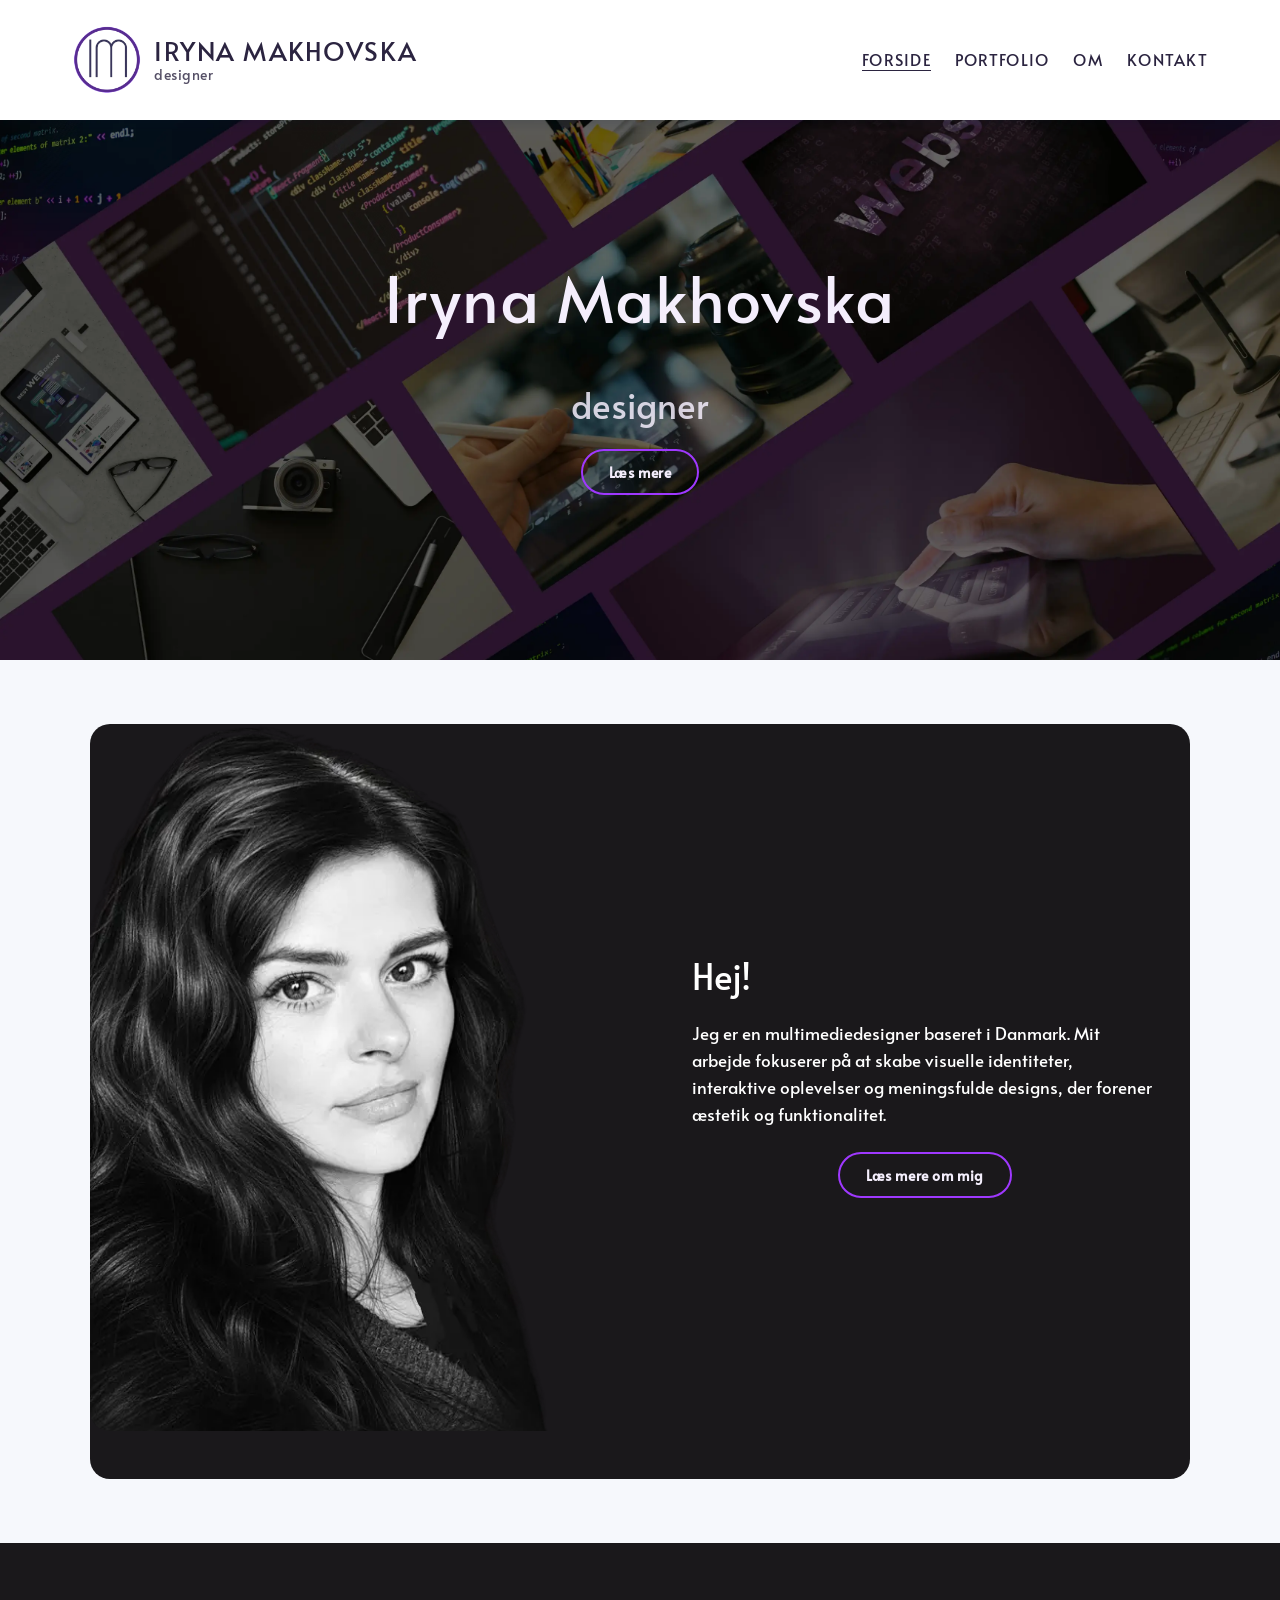
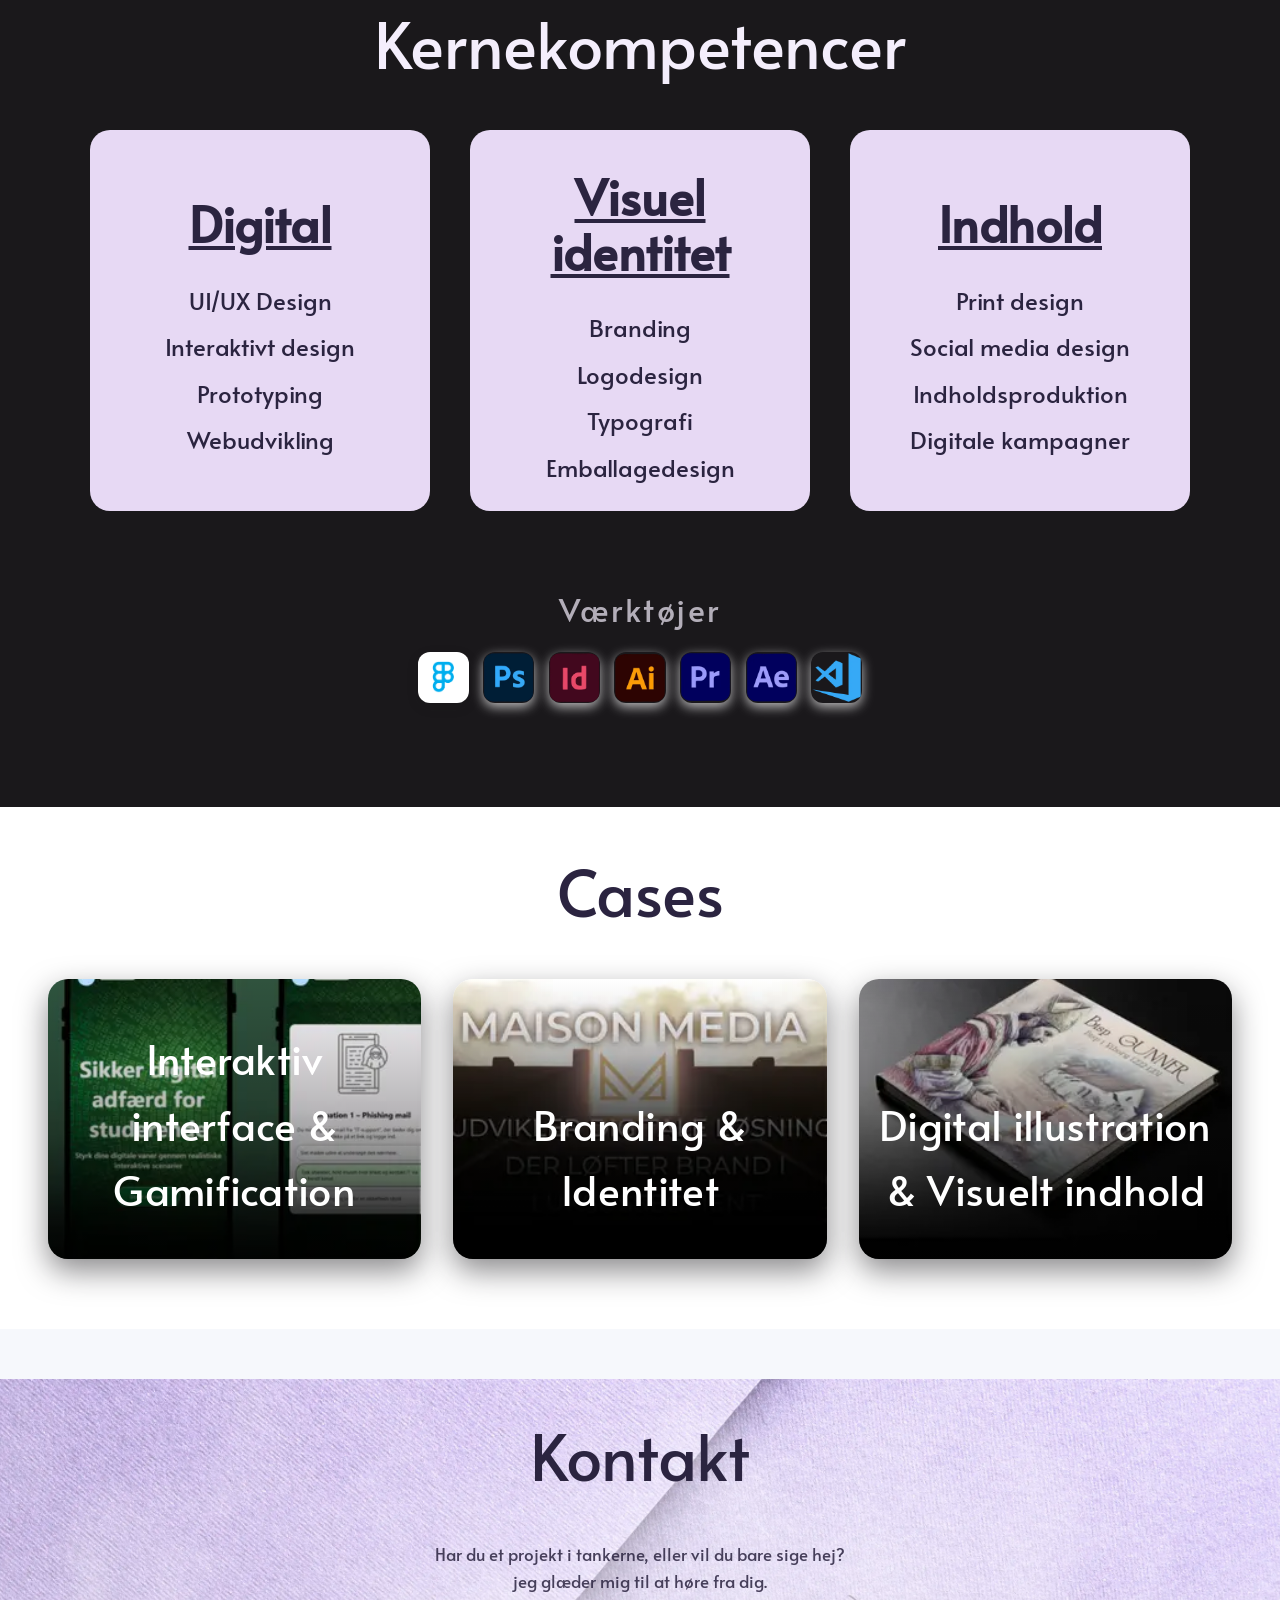
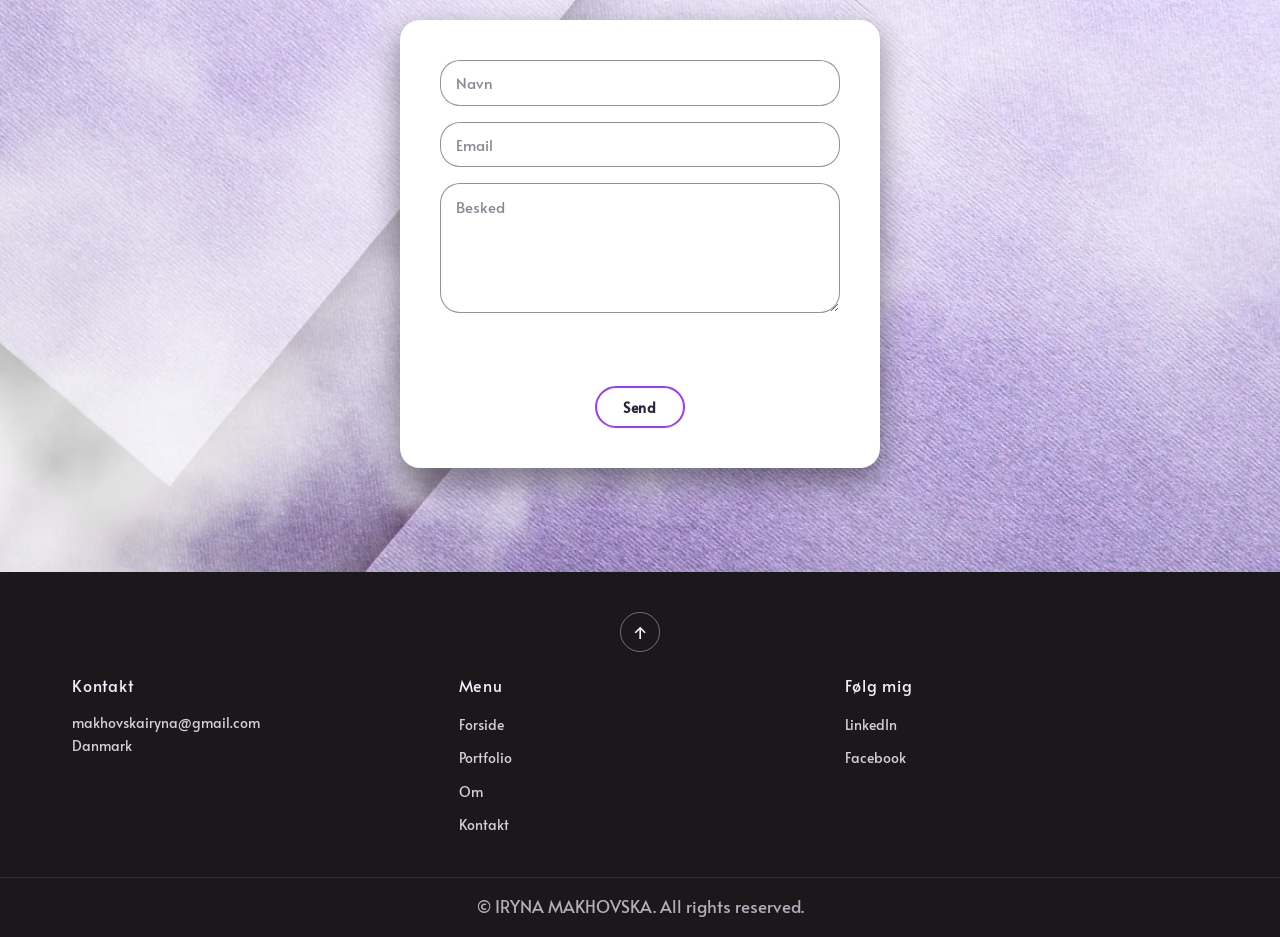
==== commit b216ace5: "js rettelse" ====
--- a/index.html
+++ b/index.html
@@ -178,7 +178,7 @@
     <!-- KONTAKT -->
     <section class="contact-section" id="kontakt">
       <h1 class="section-heading">Kontakt</h1>
-       <div class="section__intro">
+       <div class="section-intro">
           <p>Har du et projekt i tankerne, eller vil du bare sige hej? </p>
           <p> jeg glæder mig til at høre fra dig.</p>
        </div>
--- a/css/style.css
+++ b/css/style.css
@@ -1,4 +1,3 @@
-@charset "UTF-8";
 /* Spacing-skala */
 /* Layout */
 /* Breakpoints */
@@ -282,7 +281,7 @@
 .hero-bg {
   position: absolute;
   inset: 0;
-  background-image: url(../img/bg4.webp);
+  background-image: url(../img/hero-bg.webp);
   background-size: cover;
   background-position: center;
   background-repeat: no-repeat;
@@ -560,7 +559,7 @@
   z-index: 1;
   color: #ffffff;
   font-family: "Alata", Georgia, serif, serif;
-  font-size: clamp(3rem, 3.2vw, 2.6rem);
+  font-size: clamp(1.3rem, 3.2vw, 2.6rem);
   letter-spacing: 0.02rem;
   overflow-wrap: break-word;
   hyphens: auto;
@@ -579,7 +578,7 @@
   background-repeat: no-repeat;
 }
 
-.section__intro {
+.section-intro {
   max-width: 42ch;
   margin: 0 auto 1.5rem;
   text-align: center;
@@ -703,11 +702,6 @@
 }
 
 /* Case study (portfolio.html) */
-.case-title {
-  text-align: center;
-  margin-bottom: 1.5rem;
-}
-
 .case-card {
   display: grid;
   max-width: 1100px;
@@ -749,23 +743,12 @@
   opacity: 0.7;
 }
 
-/* "Se mere" — skjult sektion med procesbilleder */
-.case-details {
-  margin-top: 0.5rem;
-}
-
-/* Fjerner browserens standard-pil og gør "summary" */
-.case-details summary {
-  list-style: none;
-}
-.case-details summary::-webkit-details-marker {
-  display: none;
-}
-
 .case-process {
   display: grid;
   gap: 1.5rem;
-  margin-top: 1.5rem;
+  max-width: 1100px;
+  margin: 0 auto 4rem;
+  padding: 0 1rem;
 }
 @media (min-width: 700px) {
   .case-process {
@@ -773,6 +756,10 @@
   }
 }
 
+.case-process[hidden] {
+  display: none;
+}
+
 .case-process-item img {
   width: 100%;
   border-radius: 20px;
@@ -781,6 +768,66 @@
 .case-process-item h3 {
   font-size: 1.1rem;
   margin-bottom: 0.4rem;
+}
+
+/*Det kan jeg (portfolio.html*/
+.skills-detail-grid {
+  display: grid;
+  grid-template-columns: 1fr;
+  gap: 1.5rem;
+  max-width: 1100px;
+  margin: 0 auto;
+  padding: 0 1rem;
+}
+@media (min-width: 700px) {
+  .skills-detail-grid {
+    grid-template-columns: repeat(2, 1fr);
+  }
+}
+@media (min-width: 1024px) {
+  .skills-detail-grid {
+    grid-template-columns: repeat(4, 1fr);
+  }
+}
+
+.skill-card {
+  background: #e7d9f4;
+  border-radius: 20px;
+  overflow: hidden;
+  box-shadow: 0 8px 20px rgba(26, 24, 27, 0.12);
+  display: flex;
+  flex-direction: column;
+}
+
+.skill-card img {
+  width: 100%;
+  aspect-ratio: 4/3;
+  -o-object-fit: cover;
+     object-fit: cover;
+  display: block;
+}
+
+.skill-card-body {
+  padding: 1rem;
+  display: flex;
+  flex-direction: column;
+  gap: 0.5rem;
+}
+
+.skill-card-body h3 {
+  font-size: 1.1rem;
+  margin-bottom: 0;
+}
+
+.skill-intro {
+  font-size: 0.9rem;
+  opacity: 0.8;
+}
+
+.skill-detail {
+  margin-top: 0.5rem;
+  font-size: 0.9rem;
+  opacity: 0.9;
 }
 
 /* Flydende kontakt-knap  */
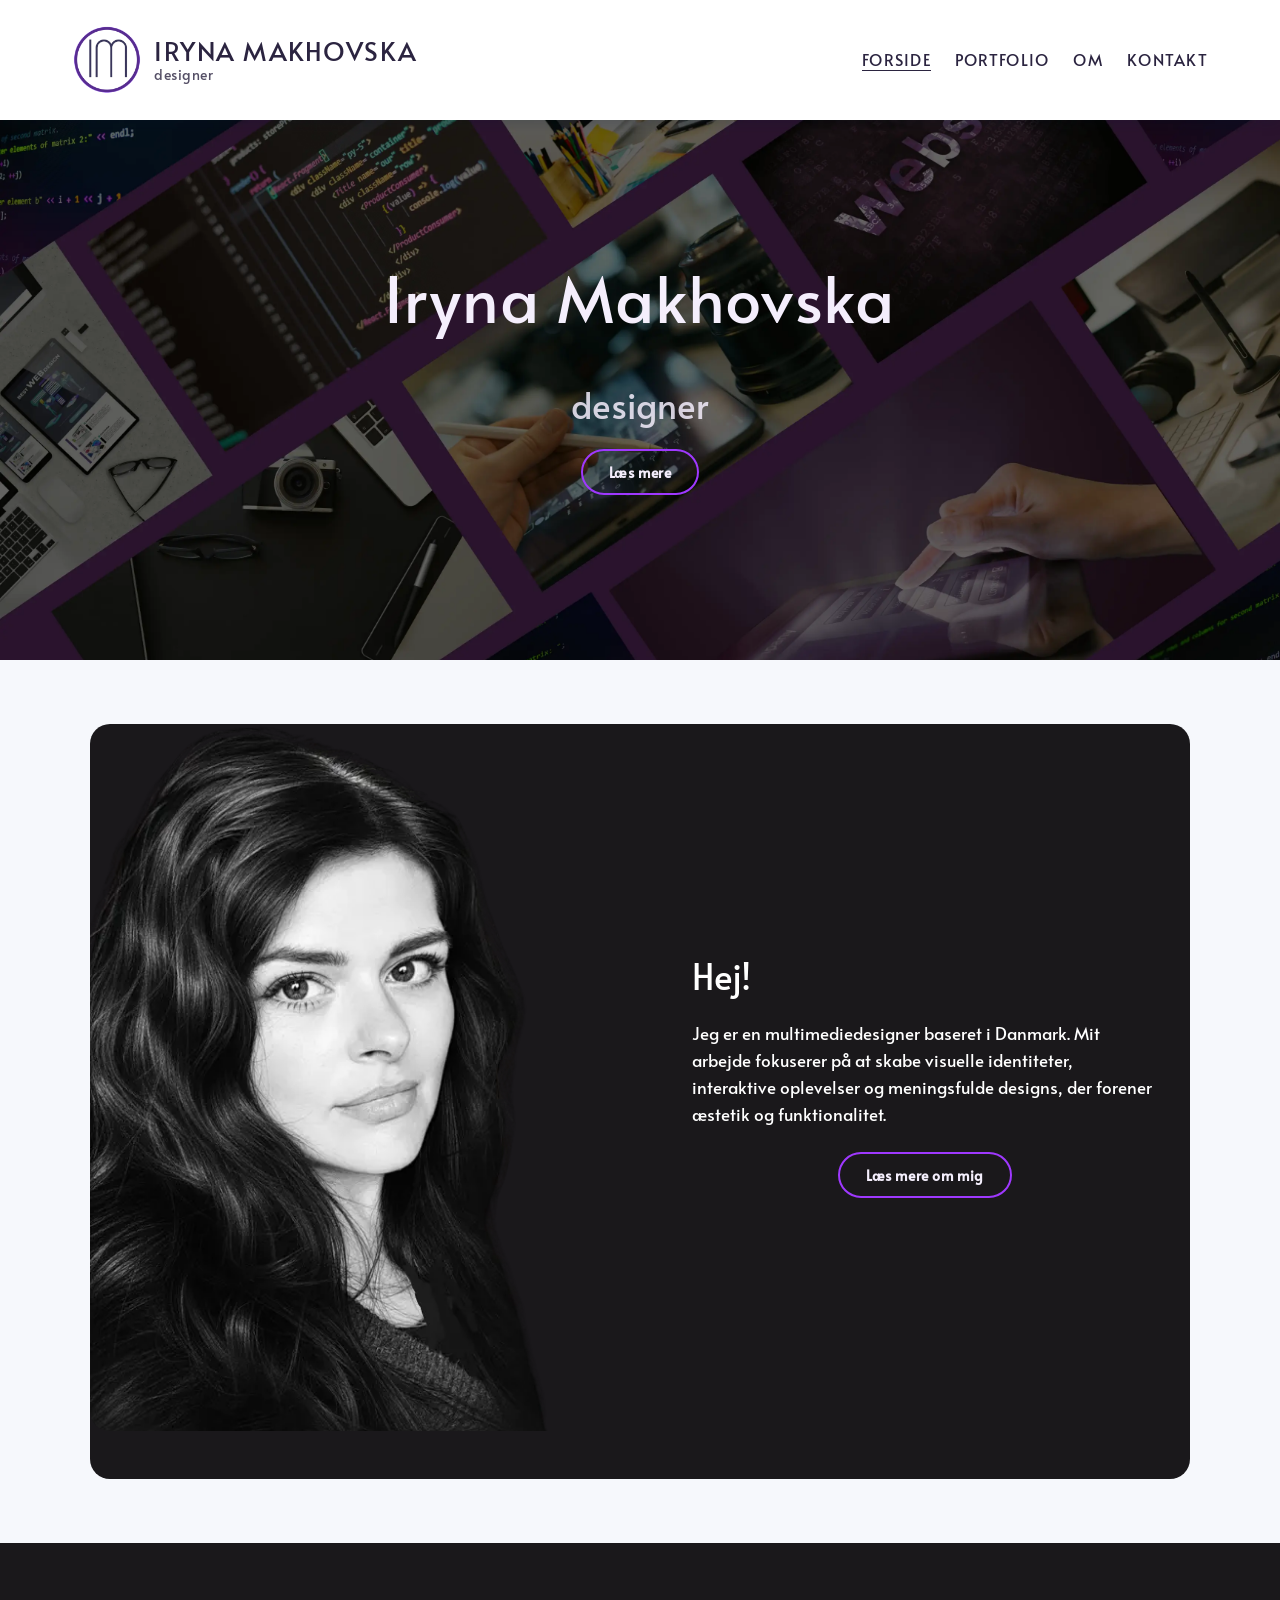
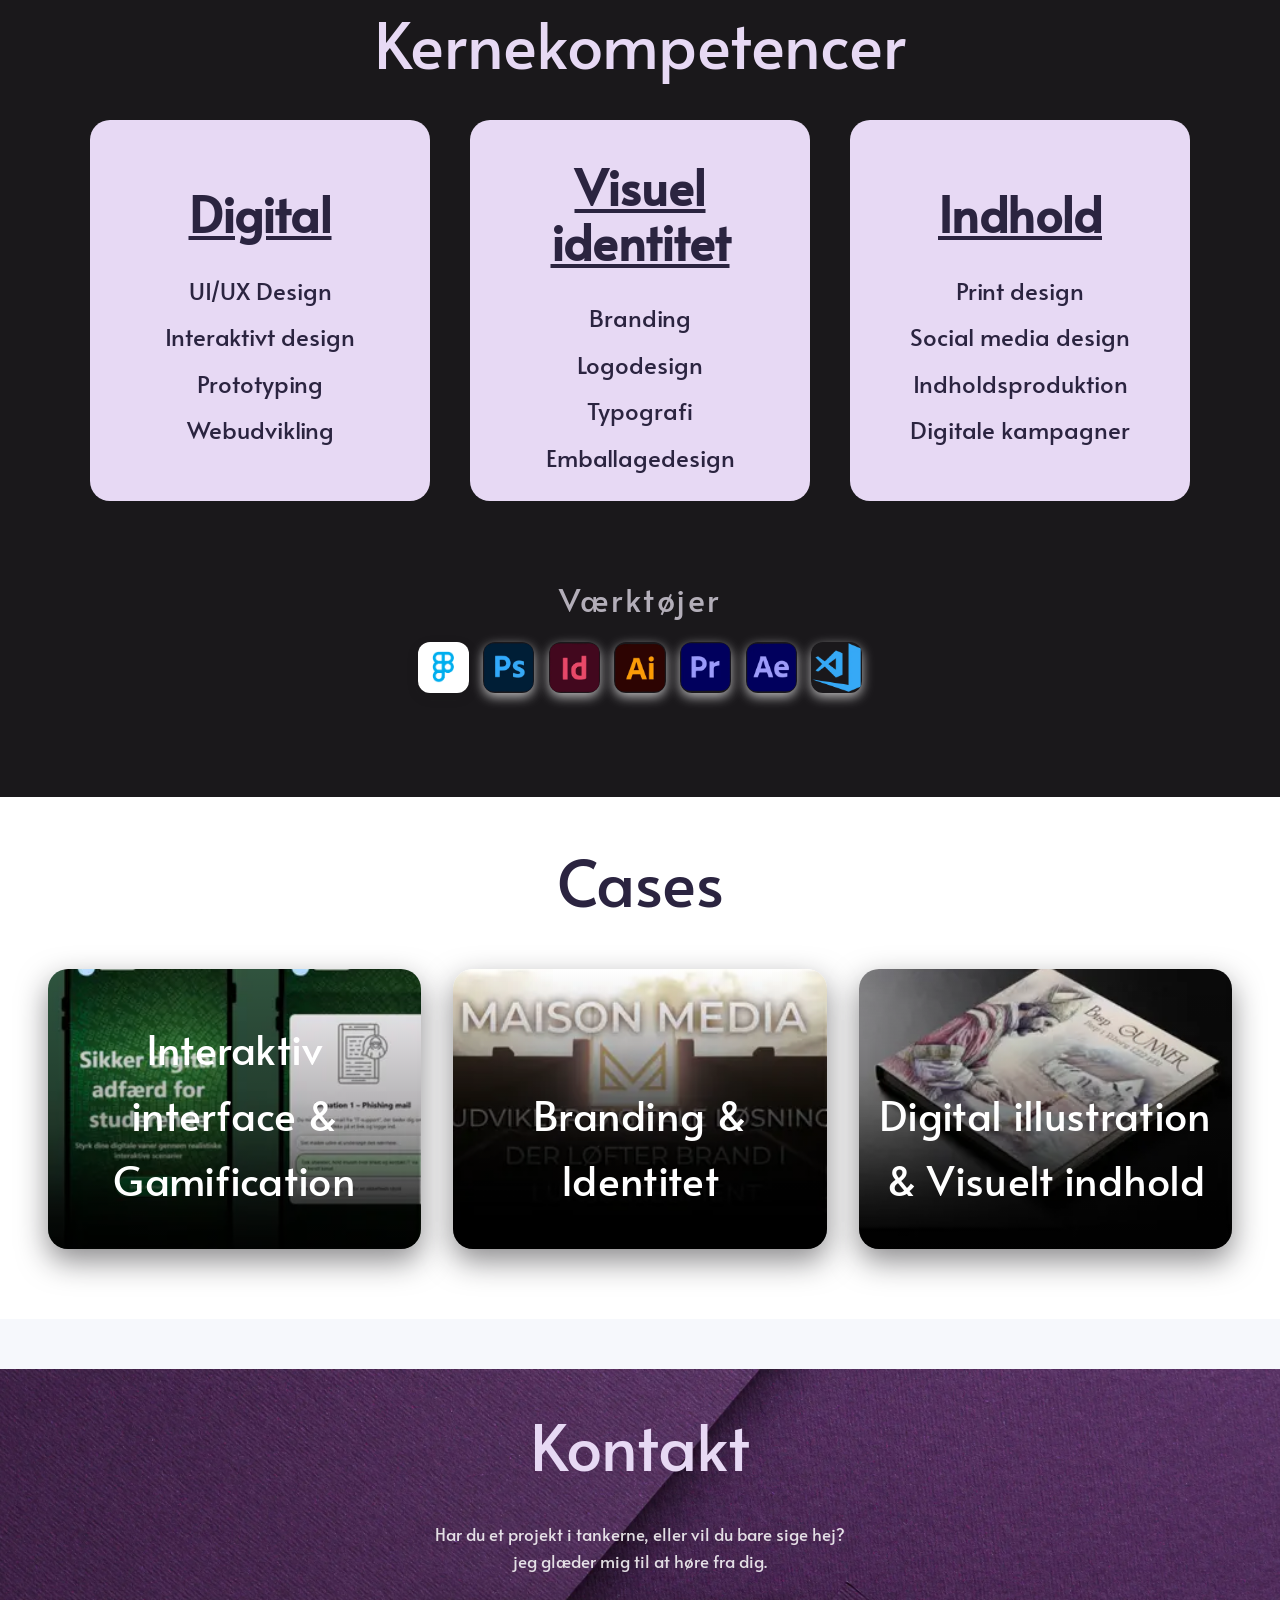
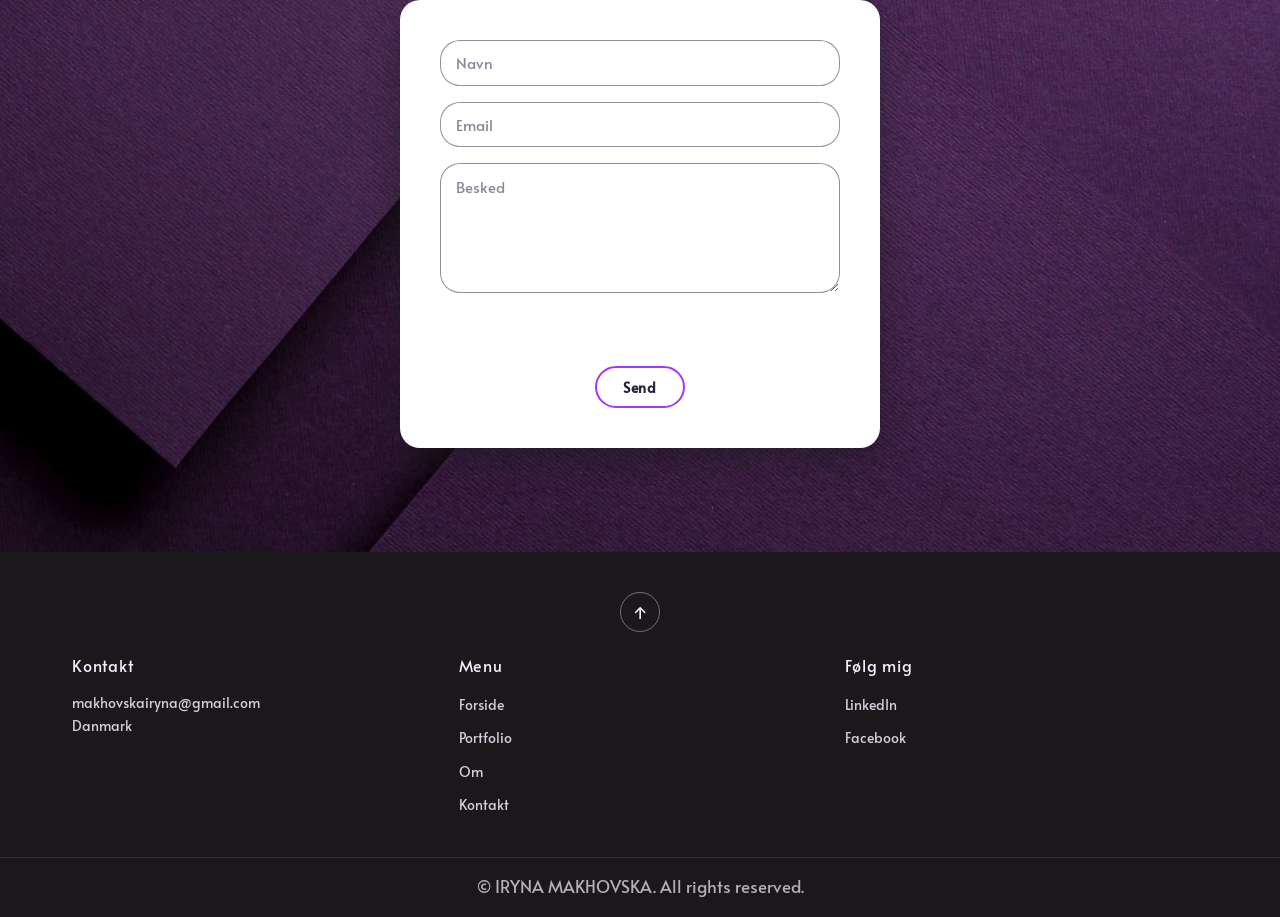
==== commit 12b3ff13: "html" ====
--- a/index.html
+++ b/index.html
@@ -43,7 +43,7 @@
       <nav class="nav" id="primary-nav">
         <ul class="nav-list">
           <li><a href="index.html" aria-current="page">FORSIDE</a></li>
-          <li><a href="portefølje.html">PORTFOLIO</a></li>
+          <li><a href="portfolio.html">PORTFOLIO</a></li>
           <li><a href="om.html">OM</a></li>
           <li><a href="kontakt.html">KONTAKT</a></li>
         </ul>
@@ -65,7 +65,7 @@
       <div class="hero-content">
         <h1 class="hero-name">Iryna Makhovska</h1>
         <h2 class="hero-tagline">designer</h2>
-        <a href="#om-mig" class="btn-dark">Læs mere</a>
+        <a href="om.html" class="btn-dark">Læs mere</a>
       </div>
     </section>
 
@@ -191,7 +191,7 @@
         <input class="contact-form-field" type="email" id="cf-email" name="email" placeholder="Email" required>
 
         <label class="visually-hidden" for="cf-message">Besked</label>
-        <textarea class="contact-form-field contact-form-field--textarea" id="cf-message" name="message" rows="5" placeholder="Besked" required></textarea>
+        <textarea class="contact-form-field contact-form-field-textarea" id="cf-message" name="message" rows="5" placeholder="Besked" required></textarea>
 
         <p class="contact-form-status" id="contactFormStatus" role="status" aria-live="polite"></p>
 
--- a/css/style.css
+++ b/css/style.css
@@ -102,21 +102,21 @@
   padding: 4rem 1rem;
 }
 
-.section--light {
+.section-light {
   background: #f6f8fc;
 }
 
-.section--dark {
+.section-dark {
   background: #1a181b;
   color: #f4eefc;
 }
 
-.section__heading {
+.section-heading {
   text-align: center;
   margin-bottom: 2.5rem;
 }
 
-.section__heading--on-dark {
+.section-heading-on-dark {
   color: #f4eefc;
 }
 
@@ -572,10 +572,14 @@
 
 /* Kontaktformular */
 .contact-section {
-  background-image: url(../img/bg-light.webp);
+  background-image: url(../img/bg4.webp);
   background-size: cover;
   background-position: center;
   background-repeat: no-repeat;
+}
+
+.section-heading {
+  color: #e7d9f4;
 }
 
 .section-intro {
@@ -583,6 +587,7 @@
   margin: 0 auto 1.5rem;
   text-align: center;
   opacity: 0.85;
+  color: #ffffff;
 }
 
 .contact-form {
@@ -858,7 +863,7 @@
     grid-template-columns: 1fr;
   }
   .cases-nav-title {
-    font-size: clamp(3rem, 3.2vw, 2.6rem);
+    font-size: clamp(1.8rem, 3.2vw, 2.6rem);
   }
   .cases-nav-item {
     width: 70%;
@@ -912,7 +917,7 @@
     grid-template-columns: 1fr;
   }
   .cases-nav-title {
-    font-size: clamp(3rem, 4vw, 2.6rem);
+    font-size: clamp(1.8rem, 4vw, 2.6rem);
   }
   .cases-nav-item {
     width: 80%;
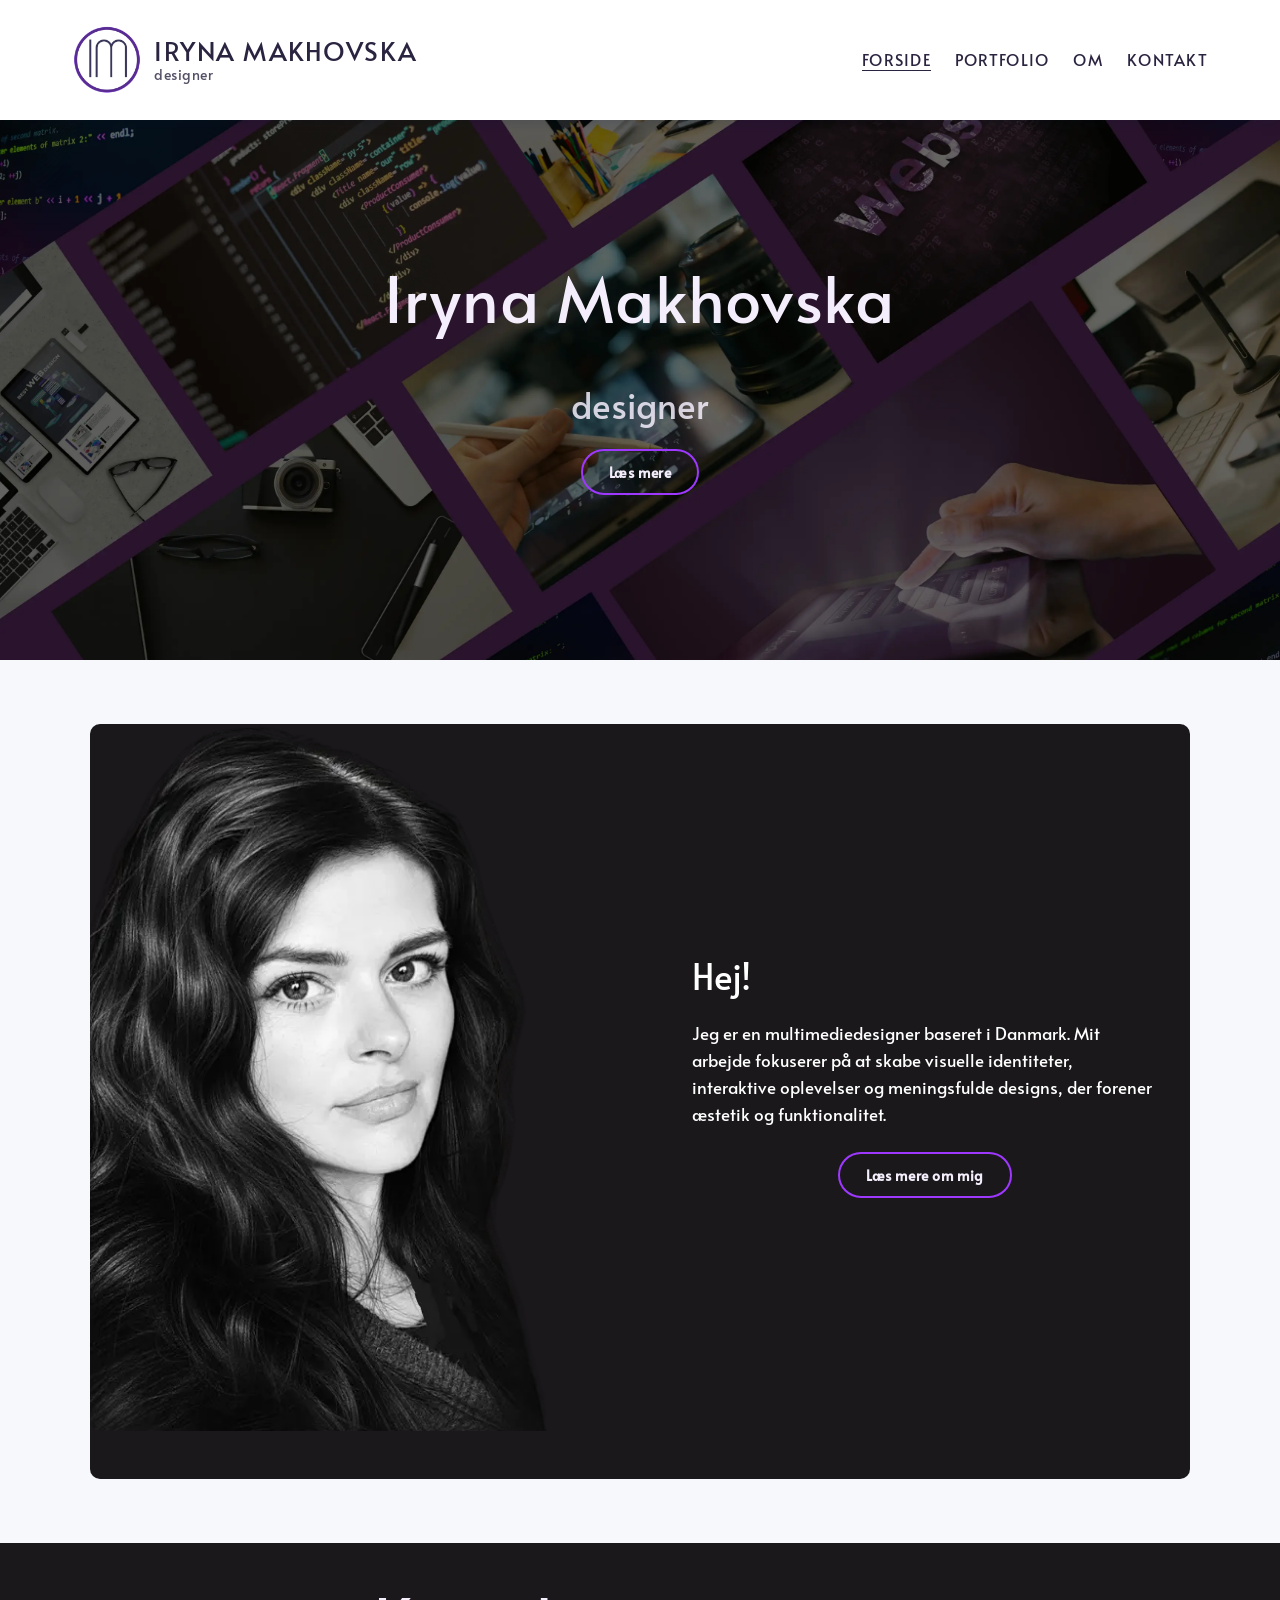
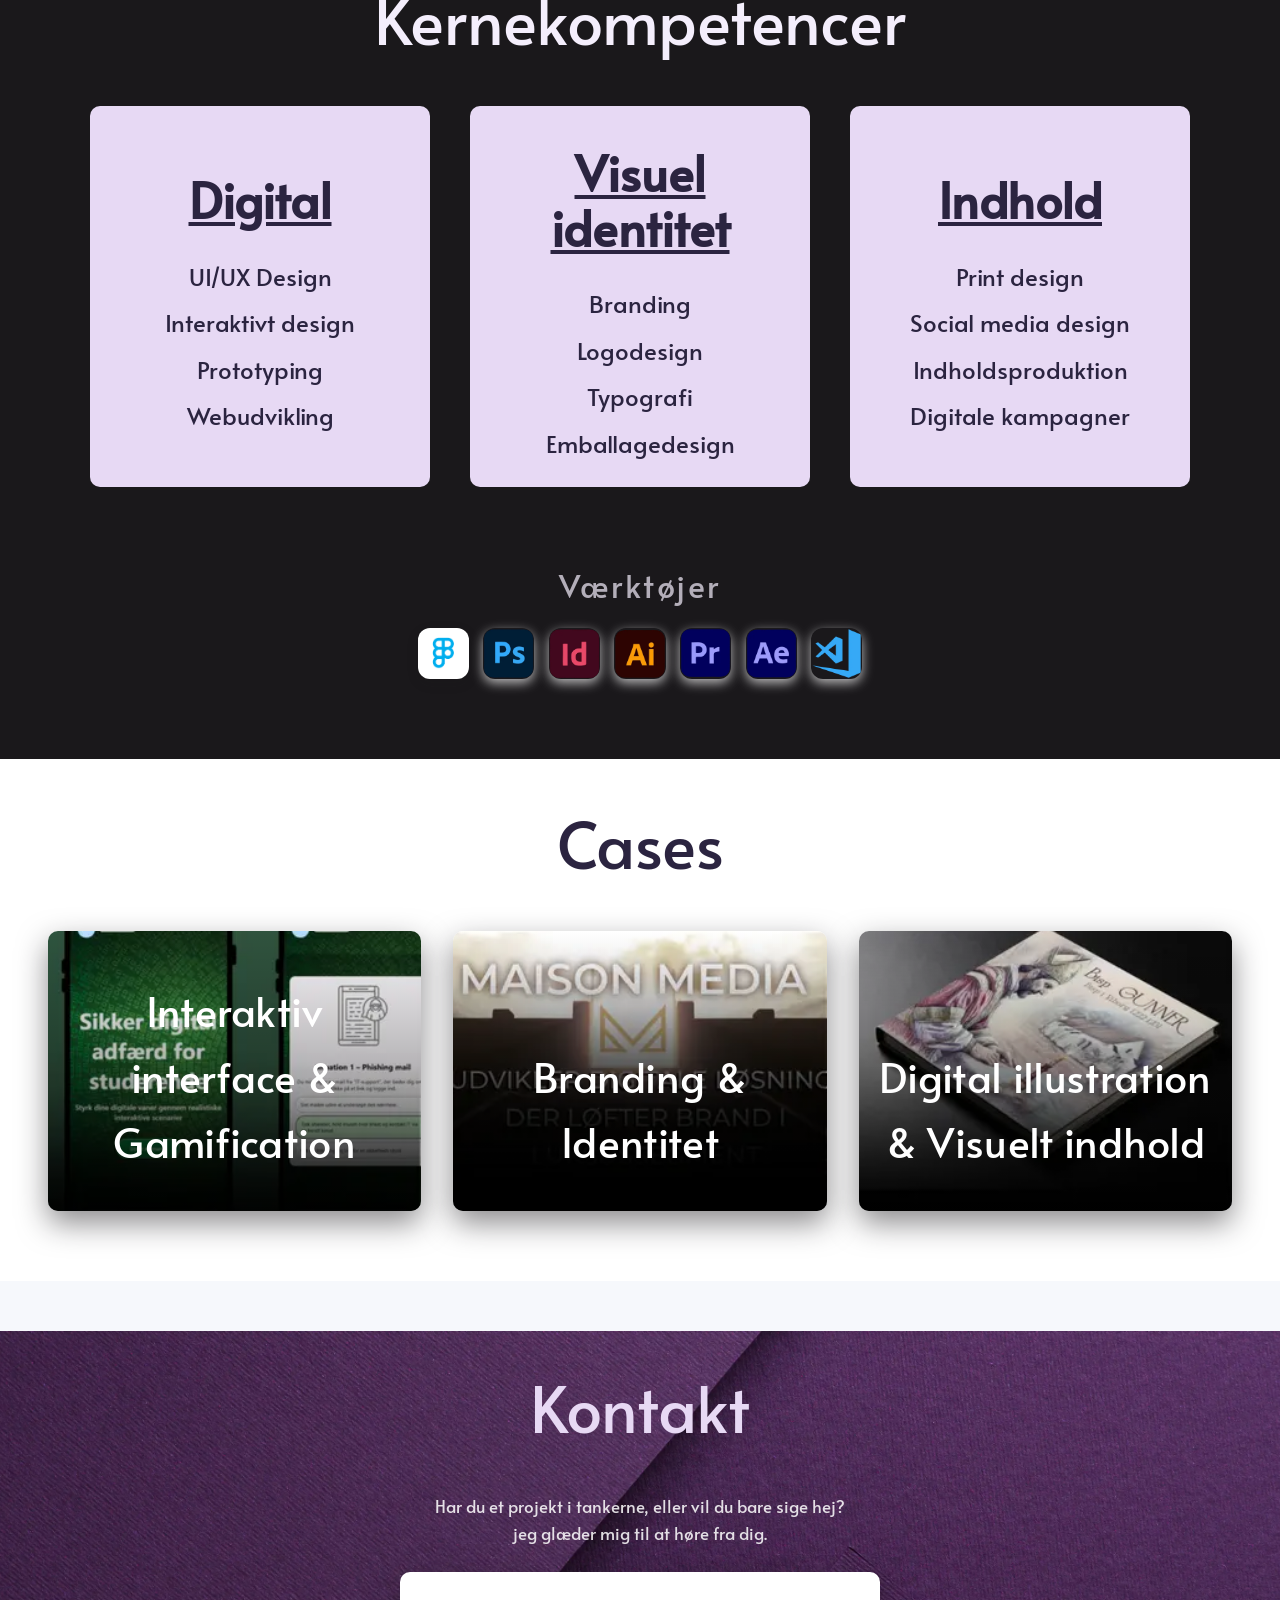
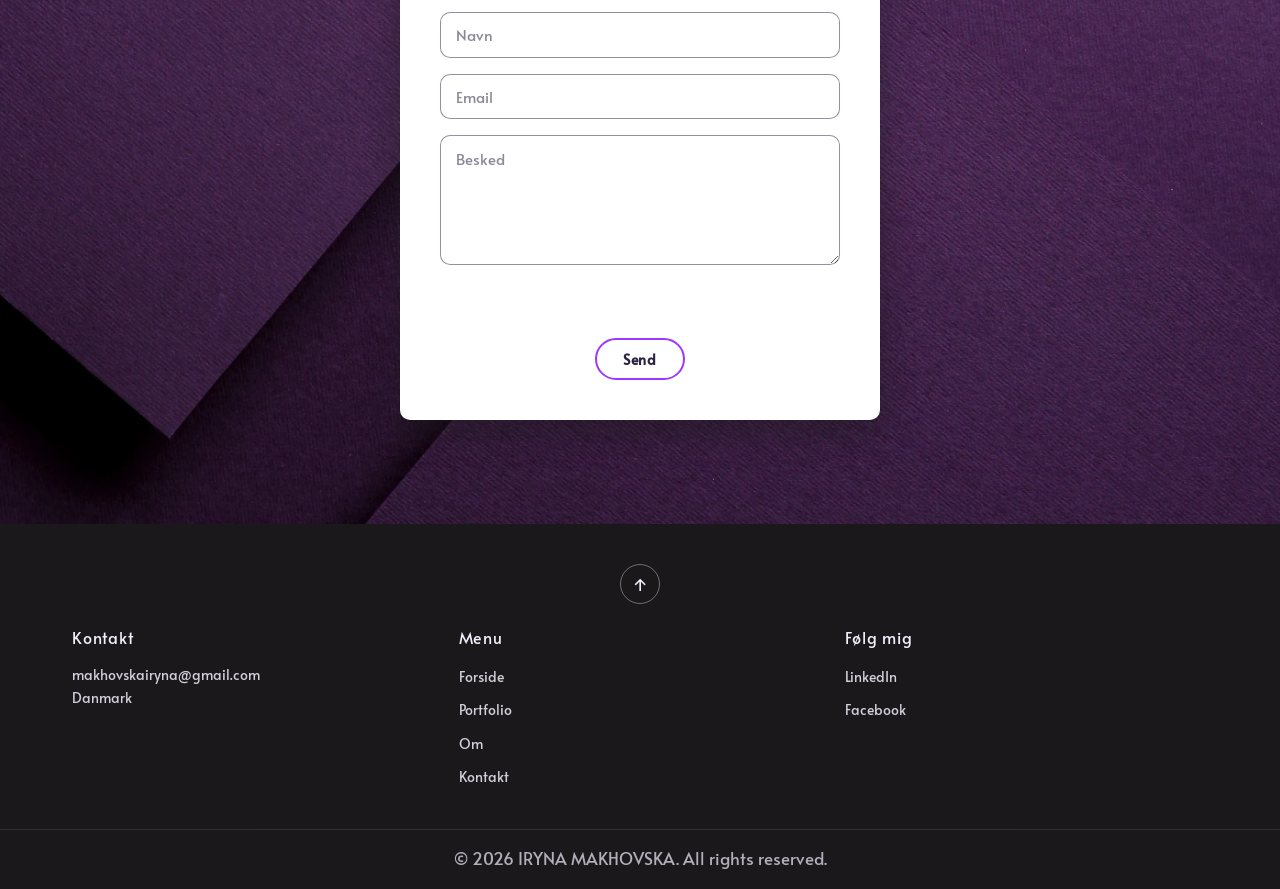
==== commit 159f9130: "indhold, tilføjelse" ====
--- a/index.html
+++ b/index.html
@@ -88,8 +88,8 @@
     </section>
 
      <!--  KERNEKOMPETENCER  -->
-    <section class="section section-dark" id="kernekompetencer">
-      <h1 class="section-heading section-heading-on-dark">Kernekompetencer</h1>
+    <section class="section-dark" id="kernekompetencer">
+      <h1 class="section-heading-on-dark">Kernekompetencer</h1>
 
     <div class="competence-grid">
 
@@ -177,7 +177,7 @@
 
     <!-- KONTAKT -->
     <section class="contact-section" id="kontakt">
-      <h1 class="section-heading">Kontakt</h1>
+      <h1 class="contact-heading">Kontakt</h1>
        <div class="section-intro">
           <p>Har du et projekt i tankerne, eller vil du bare sige hej? </p>
           <p> jeg glæder mig til at høre fra dig.</p>
@@ -226,8 +226,8 @@
     <div class="footer-col">
       <h3>Følg mig</h3>
       <ul>
-        <li><a href="#">LinkedIn</a></li>
-        <li><a href="#">Facebook</a></li>
+        <li><a href="https://www.linkedin.com/in/iryna-makhovska/">LinkedIn</a></li>
+        <li><a href="https://www.facebook.com/iryna.makhovska">Facebook</a></li>
       </ul>
     </div>
   </div>
@@ -236,5 +236,6 @@
     <p>© <span id="year"></span> IRYNA MAKHOVSKA. All rights reserved.</p>
   </div>
 </footer>
+<script type="module" src="js/main.js"></script>
 </body>
 </html>
--- a/css/style.css
+++ b/css/style.css
@@ -358,7 +358,7 @@
   text-align: start;
   color: white;
   background-color: #1a181b;
-  border-radius: 20px;
+  border-radius: 10px;
   padding-bottom: 3rem;
 }
 @media (min-width: 700px) {
@@ -375,7 +375,7 @@
 }
 
 .about-image img {
-  border-radius: 20px;
+  border-radius: 10px;
   margin: 0 auto;
 }
 
@@ -405,7 +405,7 @@
 .competence-col {
   position: relative;
   min-height: 340px;
-  border-radius: 20px;
+  border-radius: 10px;
   overflow: hidden;
   background-size: cover;
   background-position: center;
@@ -526,7 +526,7 @@
   display: block;
   aspect-ratio: 4/3;
   overflow: hidden;
-  border-radius: 20px;
+  border-radius: 10px;
   text-decoration: none;
   text-align: center;
   box-shadow: 0 12px 30px rgba(26, 24, 27, 0.5);
@@ -579,6 +579,11 @@
 }
 
 .section-heading {
+  text-align: center;
+  color: #2b2440;
+}
+
+.contact-heading {
   color: #e7d9f4;
 }
 
@@ -594,7 +599,7 @@
   max-width: 480px;
   margin: 0 auto;
   background-color: white;
-  border-radius: 20px;
+  border-radius: 10px;
   padding: 2.5rem;
   margin-bottom: 4rem;
   display: flex;
@@ -608,7 +613,7 @@
   font-size: 0.95rem;
   padding: 0.75em 1em;
   border: 1px solid rgba(43, 36, 64, 0.5);
-  border-radius: 20px;
+  border-radius: 10px;
   background: #ffffff;
 }
 .contact-form-field::-moz-placeholder {
@@ -711,7 +716,7 @@
   display: grid;
   max-width: 1100px;
   margin: 0 auto 4rem;
-  border-radius: 20px;
+  border-radius: 10px;
   overflow: hidden;
 }
 @media (min-width: 700px) {
@@ -767,7 +772,7 @@
 
 .case-process-item img {
   width: 100%;
-  border-radius: 20px;
+  border-radius: 10px;
   margin-bottom: 1rem;
 }
 .case-process-item h3 {
@@ -797,7 +802,7 @@
 
 .skill-card {
   background: #e7d9f4;
-  border-radius: 20px;
+  border-radius: 10px;
   overflow: hidden;
   box-shadow: 0 8px 20px rgba(26, 24, 27, 0.12);
   display: flex;
@@ -835,26 +840,56 @@
   opacity: 0.9;
 }
 
-/* Flydende kontakt-knap  */
-.floating-contact {
-  position: fixed;
-  right: 1rem;
-  bottom: 1rem;
-  z-index: 500;
-  display: inline-block;
-  padding: 0.65em 1.5em;
-  border-radius: 999px;
-  background: #9f38ff;
-  color: #ffffff;
-  font-family: "Alata", Georgia, serif;
-  font-weight: 600;
-  font-size: 0.9rem;
-  text-decoration: none;
-  box-shadow: 0 6px 18px rgba(26, 24, 27, 0.35);
-  transition: transform 0.15s ease;
-}
-.floating-contact:hover, .floating-contact:focus-visible {
-  transform: scale(1.05);
+/* ARBEJDSPROCESS (om.html) */
+.process-row {
+  display: flex;
+  flex-wrap: wrap;
+  justify-content: center;
+  align-items: flex-start;
+  gap: 1.5rem;
+  max-width: 1100px;
+  margin: 0 auto;
+  padding: 0 1rem;
+}
+
+.process-step {
+  flex: 1 1 160px;
+  max-width: 200px;
+  text-align: center;
+  color: #f4eefc;
+}
+.process-step h3 {
+  font-size: 1.1rem;
+  margin: 1rem 0 0.5rem;
+}
+.process-step p {
+  font-size: 0.85rem;
+  opacity: 0.85;
+}
+
+.process-icon {
+  display: flex;
+  align-items: center;
+  justify-content: center;
+  width: 2.5rem;
+  height: 2.5rem;
+  margin: 0 auto;
+  border-radius: 50%;
+  border: 2px solid #9f38ff;
+  color: #9f38ff;
+  font-weight: 700;
+}
+
+.process-arrow {
+  display: none;
+  align-self: center;
+  color: rgba(244, 238, 252, 0.4);
+  font-size: 1.3rem;
+}
+@media (min-width: 700px) {
+  .process-arrow {
+    display: block;
+  }
 }
 
 /* 1200px */
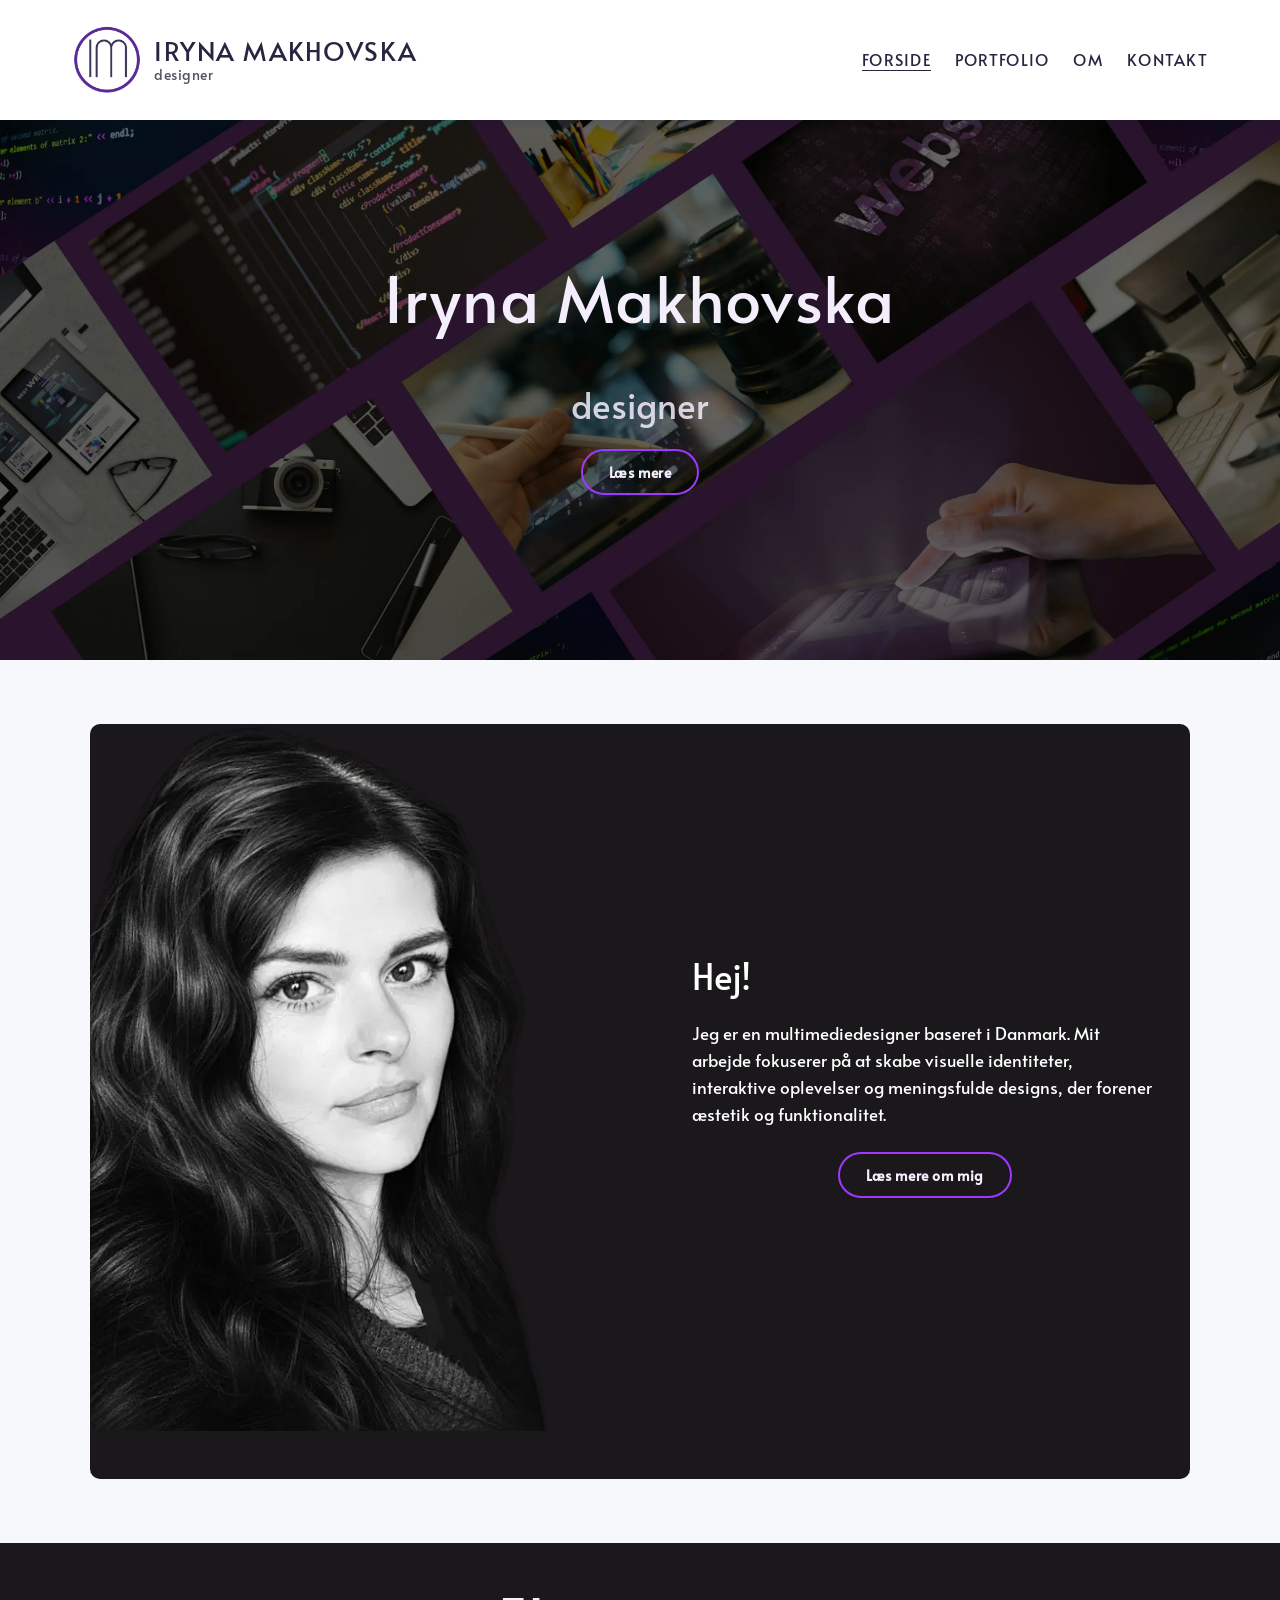
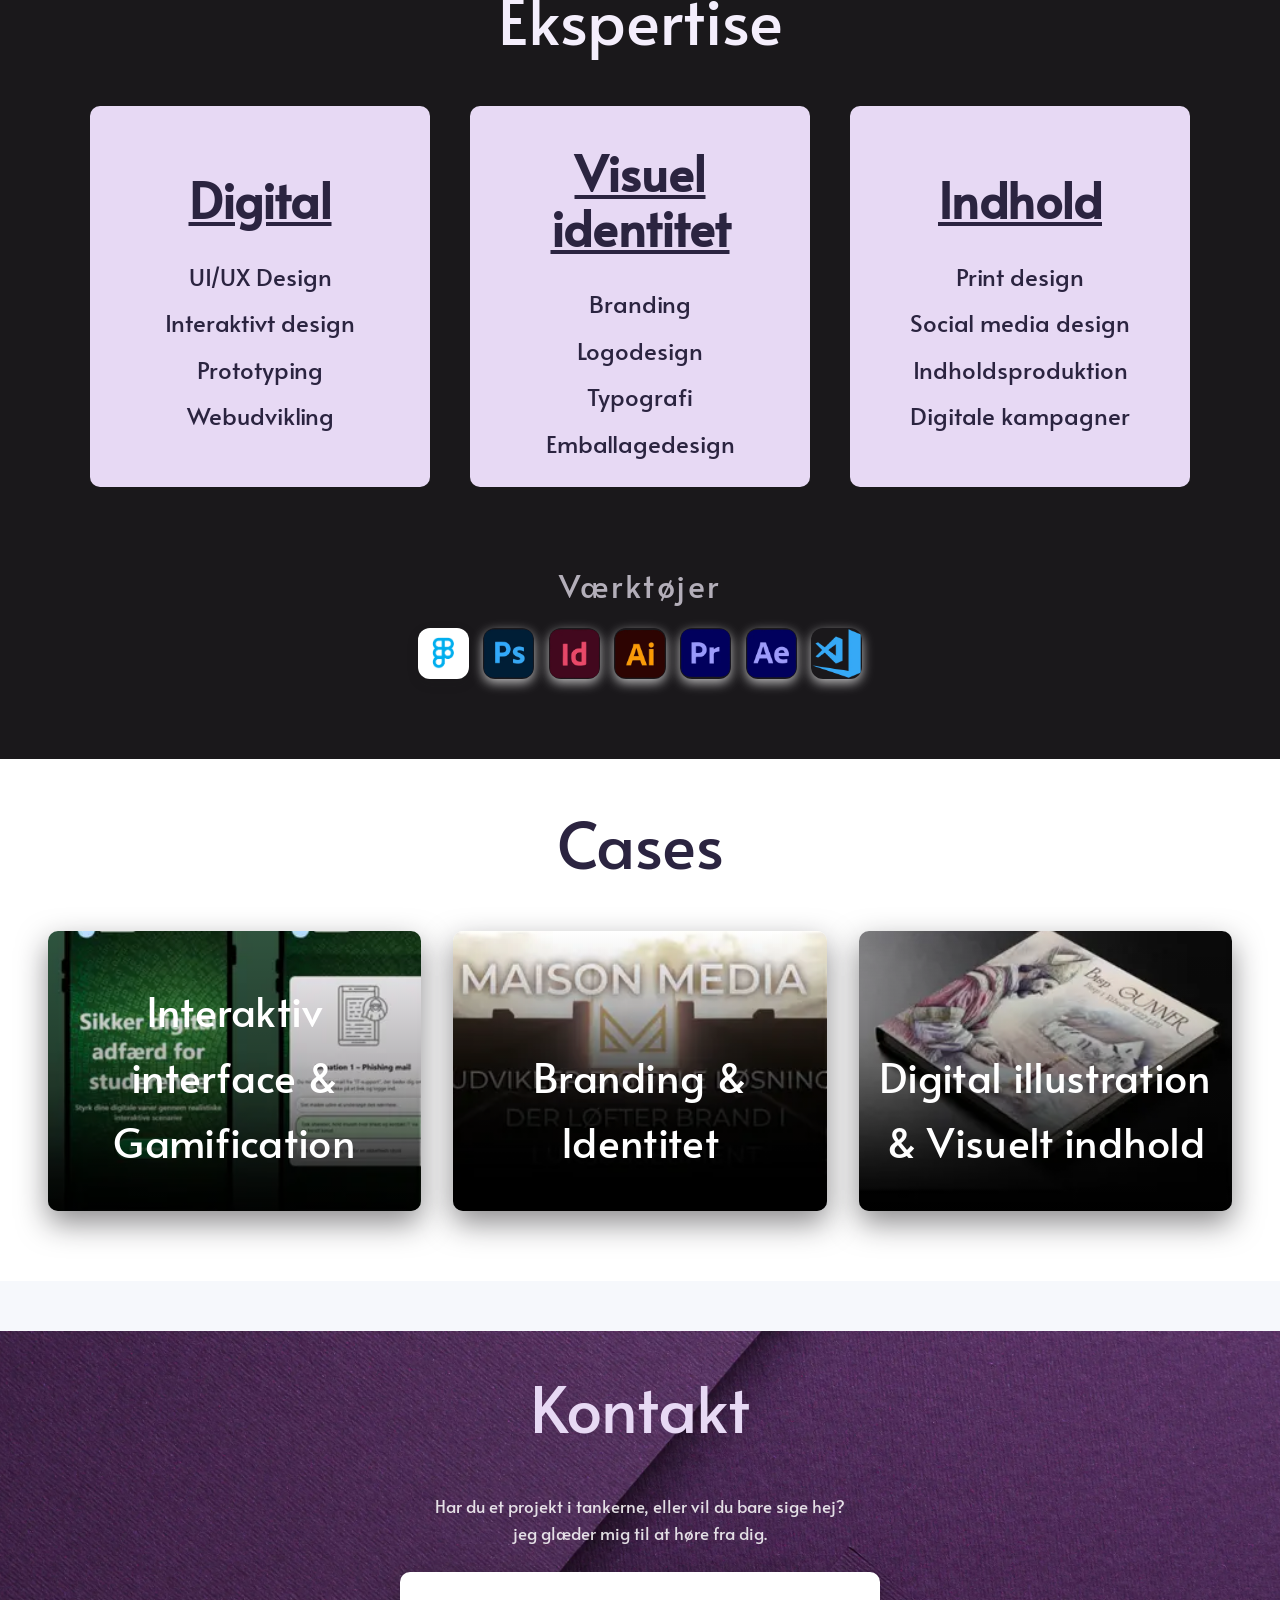
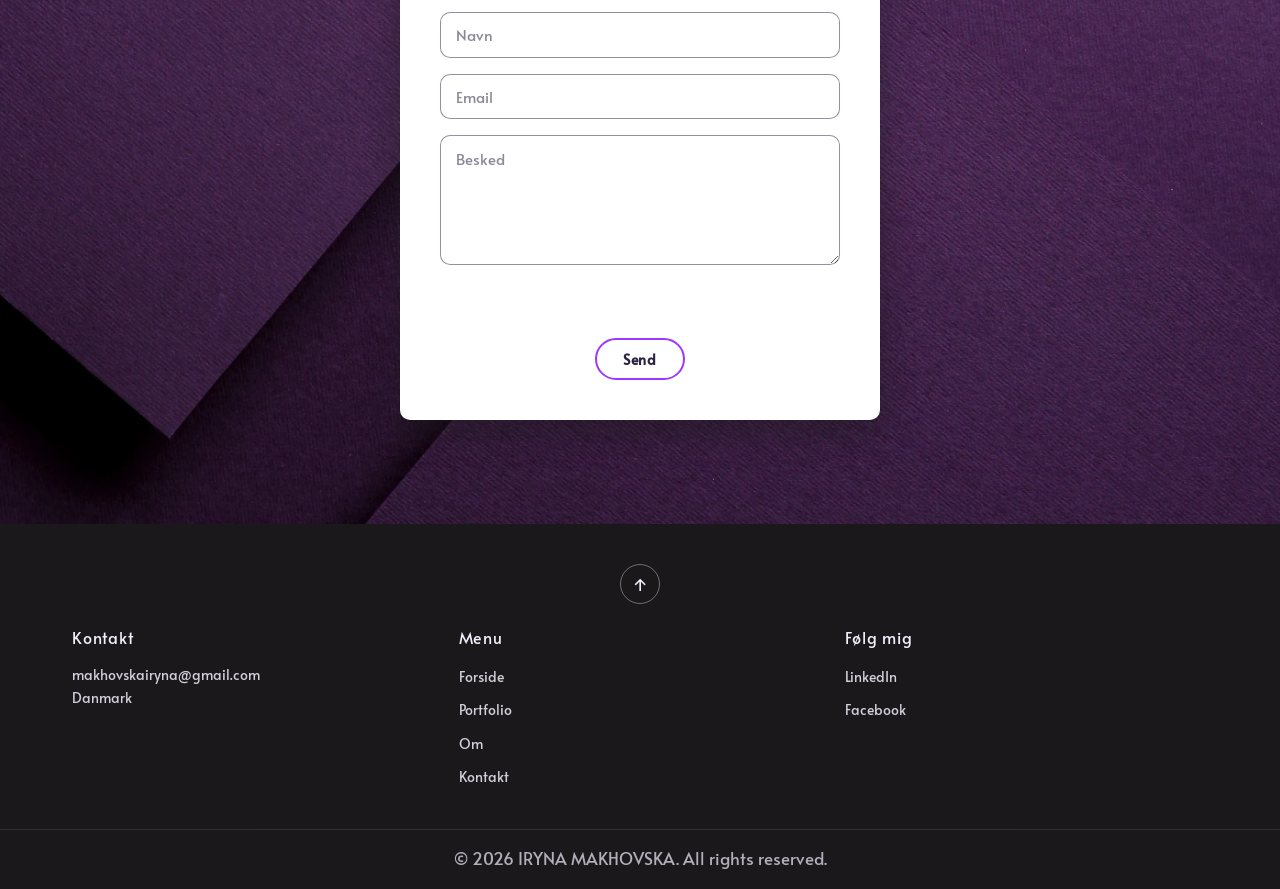
==== commit fa3cda66: "indhold ændringer" ====
--- a/index.html
+++ b/index.html
@@ -89,7 +89,7 @@
 
      <!--  KERNEKOMPETENCER  -->
     <section class="section-dark" id="kernekompetencer">
-      <h1 class="section-heading-on-dark">Kernekompetencer</h1>
+      <h1 class="section-heading-on-dark">Ekspertise</h1>
 
     <div class="competence-grid">
 
--- a/css/style.css
+++ b/css/style.css
@@ -856,7 +856,7 @@
   flex: 1 1 160px;
   max-width: 200px;
   text-align: center;
-  color: #f4eefc;
+  color: #2b2440;
 }
 .process-step h3 {
   font-size: 1.1rem;
@@ -890,6 +890,55 @@
   .process-arrow {
     display: block;
   }
+}
+
+.availability-badge {
+  display: inline-flex;
+  align-items: center;
+  gap: 0.5rem;
+  margin-bottom: 1rem;
+  margin-top: 2.5rem;
+  padding: 0.4em 1em;
+  border-radius: 999px;
+  border: 3px solid #9f38ff;
+  color: #f4eefc;
+  font-size: 0.85rem;
+  font-weight: 600;
+}
+
+.availability-dot {
+  width: 10px;
+  height: 10px;
+  border-radius: 50%;
+  background: #2ecc71;
+  flex-shrink: 0;
+}
+
+.availability-dot {
+  width: 8px;
+  height: 8px;
+  border-radius: 50%;
+  background: #2ecc71;
+  flex-shrink: 0;
+  animation: pulse-dot 2s ease-in-out infinite;
+}
+
+@keyframes pulse-dot {
+  0%, 100% {
+    opacity: 1;
+  }
+  50% {
+    opacity: 0.4;
+  }
+}
+.cta-section {
+  display: flex;
+  flex-direction: column;
+  align-items: center;
+  background-image: url(../img/bg4.webp);
+  background-size: cover;
+  background-position: center;
+  background-repeat: no-repeat;
 }
 
 /* 1200px */
